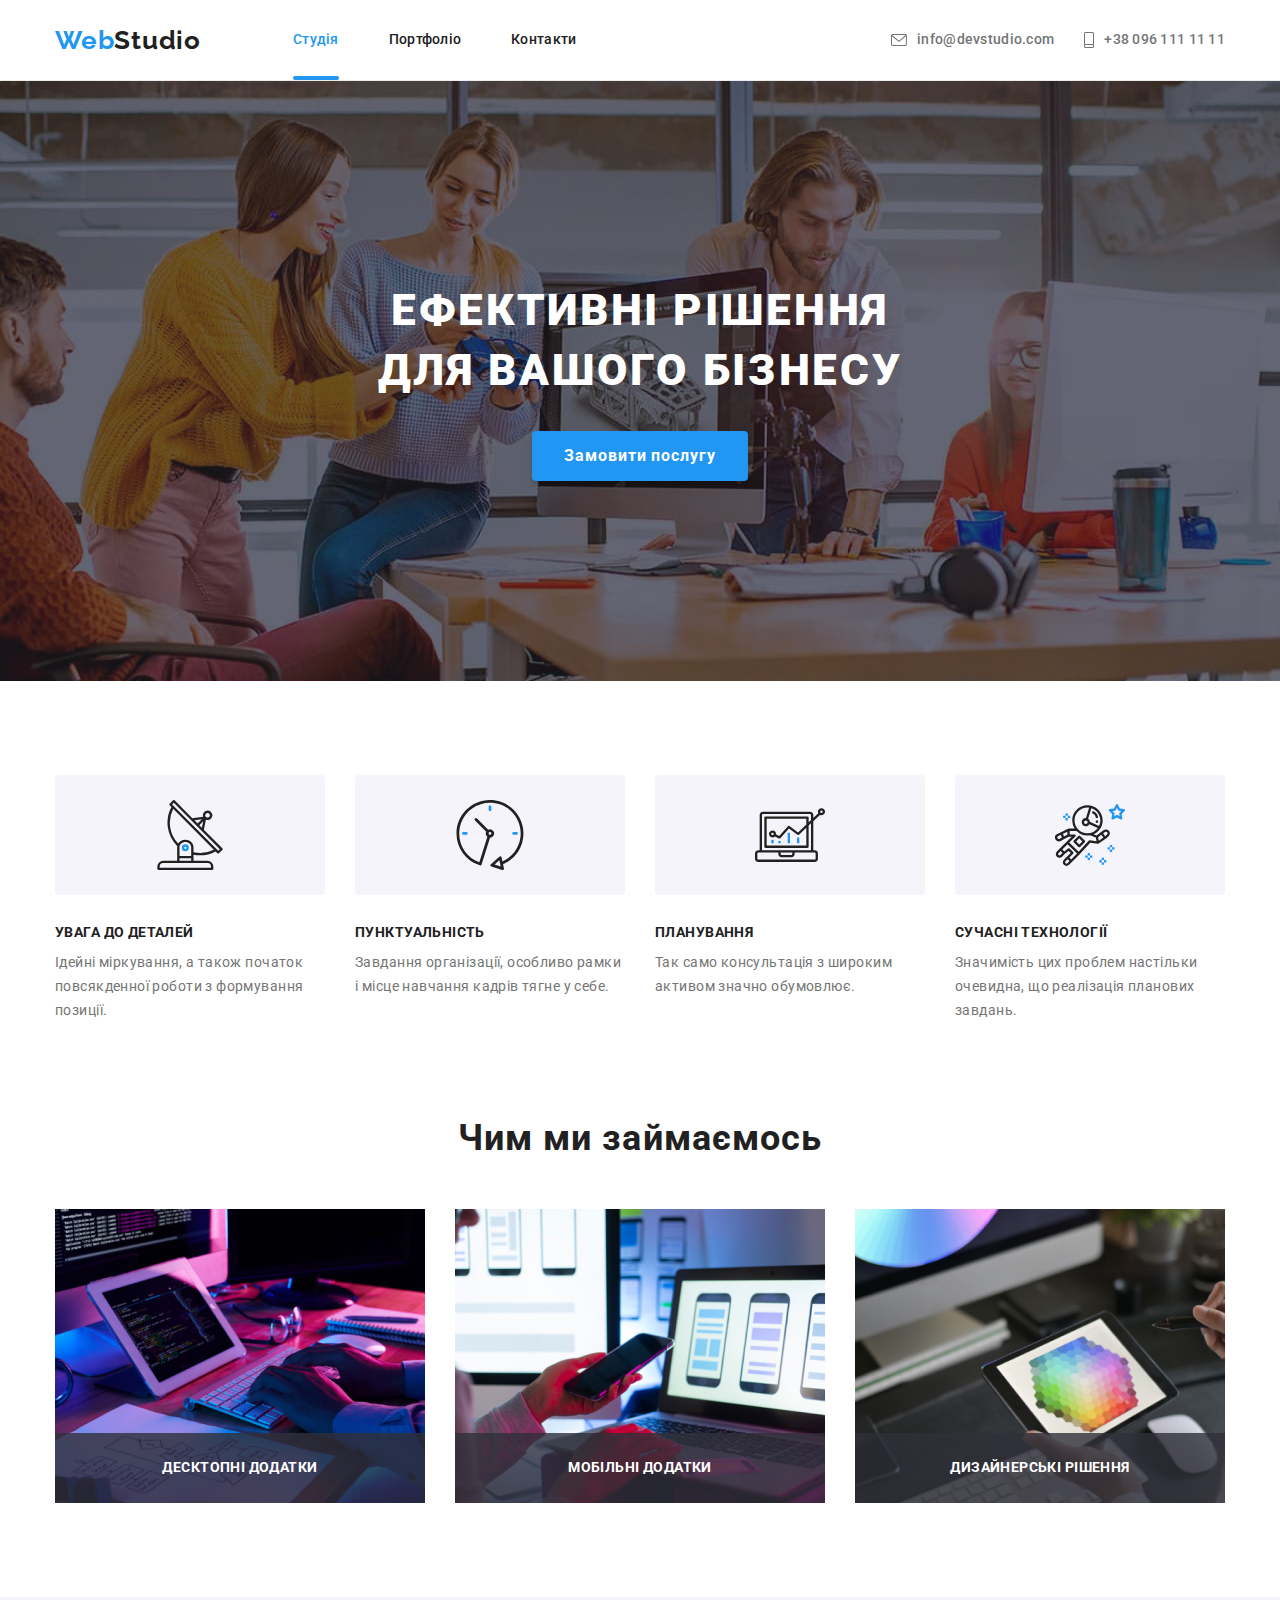
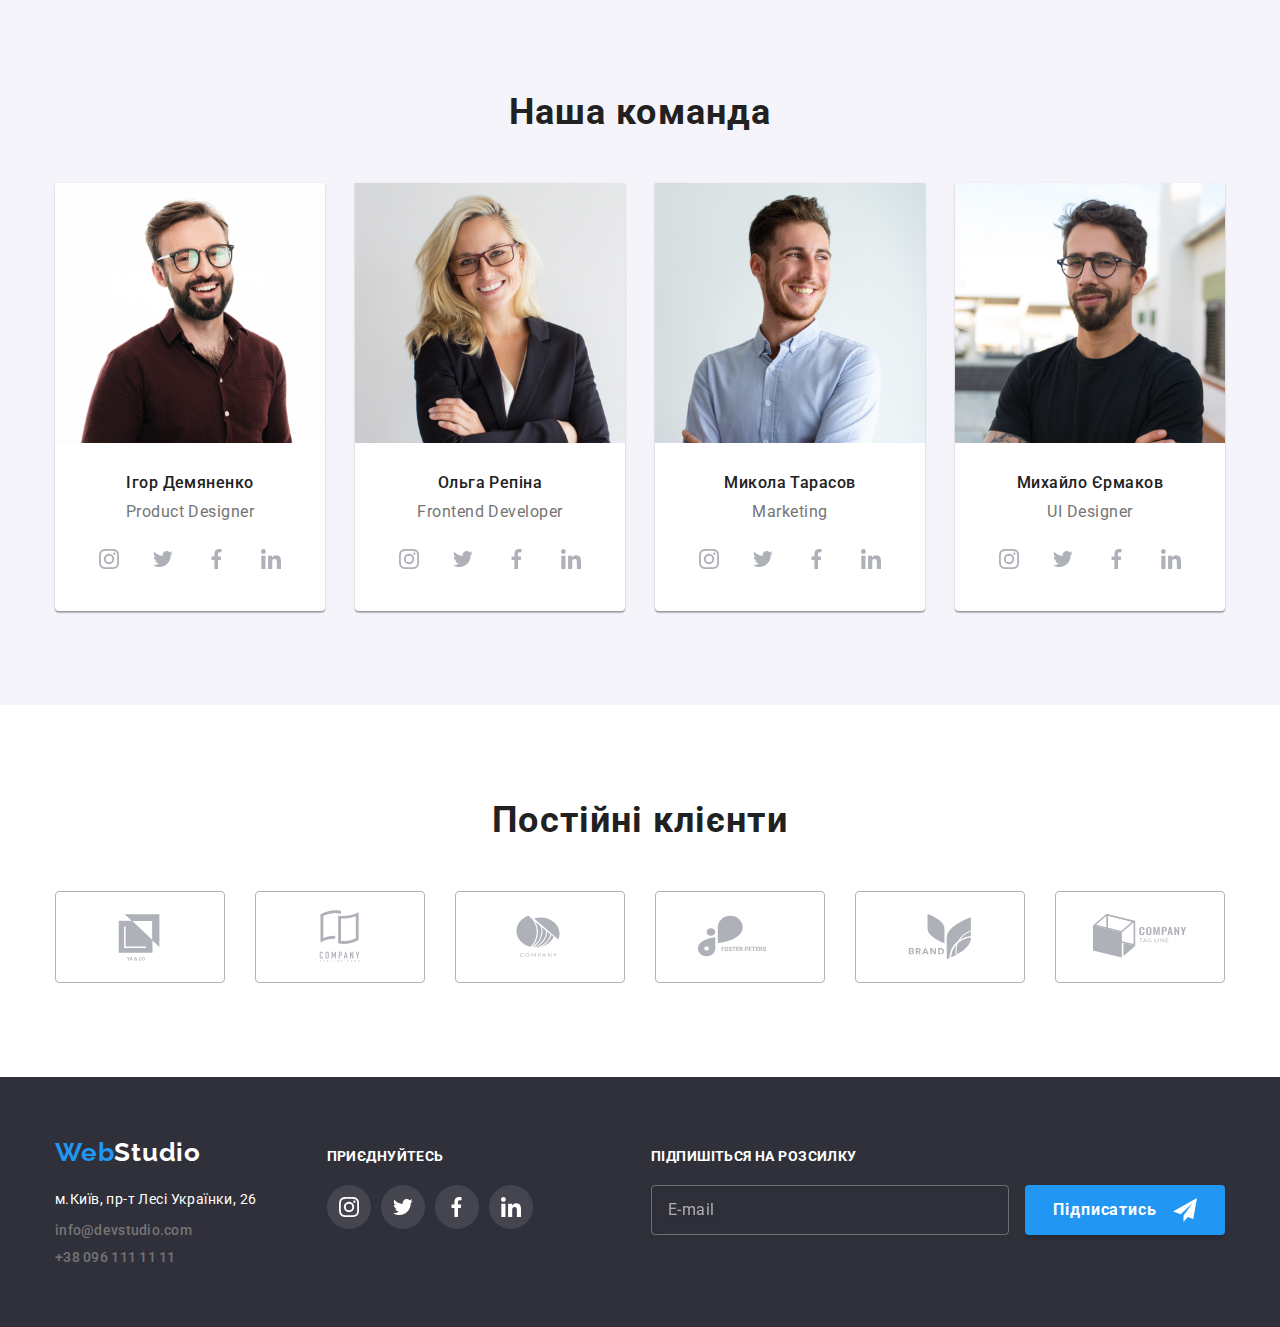
==== index.html @ db5a084f "Initial commit" ====
<!DOCTYPE html>
<html lang="uk">
  <head>
    <meta charset="UTF-8" />
    <meta http-equiv="X-UA-Compatible" content="IE=edge" />
    <meta name="viewport" content="width=device-width, initial-scale=1.0" />
    <title>Студія</title>

    <link rel="preconnect" href="https://fonts.googleapis.com" />
    <link rel="preconnect" href="https://fonts.gstatic.com" crossorigin />
    <link
      href="https://fonts.googleapis.com/css2?family=Raleway:wght@700&family=Roboto:wght@400;500;700;900&display=swap"
      rel="stylesheet"
    />
    <link
      rel="stylesheet"
      href="https://cdnjs.cloudflare.com/ajax/libs/modern-normalize/1.1.0/modern-normalize.min.css"
    />
    <link rel="stylesheet" href="./css/styles.css" />
  </head>

  <body>
    <header class="header">
      <!--Навігація сайту-->
      <div class="container header-container">
        <nav class="main-nav">
          <a href="./index.html" class="logo"> Web<span class="logo-header">Studio</span> </a>
          <ul class="site-nav">
            <li class="item"><a class="link current" href="./index.html">Студія</a></li>
            <li class="item"><a class="link" href="./portfolio.html">Портфоліо</a></li>
            <li class="item"><a class="link" href="">Контакти</a></li>
          </ul>
        </nav>

        <ul class="auth-nav">
          <li class="item">
            <a class="contact" href="mailto:info@devstudio.com">
              <svg class="icon-header" width="16px" height="12px">
                <use href="./images/icons.svg#icon-mail"></use>
              </svg>
              info@devstudio.com
            </a>
          </li>
          <li class="item">
            <a class="contact" href="tel:+380961111111">
              <svg class="icon-header" width="10px" height="16px">
                <use href="./images/icons.svg#icon-phone"></use>
              </svg>
              +38 096 111 11 11
            </a>
          </li>
        </ul>
      </div>
    </header>

    <main>
      <!-- Герой -->
      <section class="section hero">
        <div class="container">
          <h1 class="hero-title">
            Ефективні рішення <br />
            для вашого бізнесу
          </h1>
          <button class="hero-btn" data-modal-open type="button">Замовити послугу</button>
        </div>
      </section>

      <!-- Переваги-->
      <section class="section benefits">
        <div class="container">
          <ul class="benefits-list">
            <li class="benefits-item">
              <div class="container-benefits">
                <svg class="benefits-icon" width="70" height="70">
                  <use href="./images/icons.svg#icon-antenna"></use>
                </svg>
              </div>
              <h3 class="benefits-subtitle">Увага до деталей</h3>
              <p class="benefits-text">
                Ідейні міркування, а також початок повсякденної роботи з формування позиції.
              </p>
            </li>
            <li class="benefits-item">
              <div class="container-benefits">
                <svg class="benefits-icon" width="70" height="70">
                  <use href="./images/icons.svg#icon-clock"></use>
                </svg>
              </div>
              <h3 class="benefits-subtitle">Пунктуальність</h3>
              <p class="benefits-text">
                Завдання організації, особливо рамки і місце навчання кадрів тягне у себе.
              </p>
            </li>
            <li class="benefits-item">
              <div class="container-benefits">
                <svg class="benefits-icon" width="70" height="70">
                  <use href="./images/icons.svg#icon-planning"></use>
                </svg>
              </div>
              <h3 class="benefits-subtitle">Планування</h3>
              <p class="benefits-text">Так само консультація з широким активом значно обумовлює.</p>
            </li>
            <li class="benefits-item">
              <div class="container-benefits">
                <svg class="benefits-icon" width="70" height="70">
                  <use href="./images/icons.svg#icon-astronavt"></use>
                </svg>
              </div>
              <h3 class="benefits-subtitle">Сучасні технології</h3>
              <p class="benefits-text">
                Значимість цих проблем настільки очевидна, що реалізація планових завдань.
              </p>
            </li>
          </ul>
        </div>
      </section>

      <!--Чим ми займаємось-->
      <section class="section work">
        <div class="container">
          <h2 class="work-title">Чим ми займаємось</h2>
          <ul class="work-list">
            <li class="work-item">
              <div class="work-box">
                <img
                  class="work-img"
                  src="./images/photo-1.jpg"
                  alt="Створення сайту"
                  width="370"
                />
                <p class="work-label">Десктопні додатки</p>
              </div>
            </li>
            <li class="work-item">
              <div class="work-box">
                <img
                  class="work-img"
                  src="./images/photo-2.jpg"
                  alt="Розробка дизайну"
                  width="370"
                />
                <p class="work-label">Мобільні додатки</p>
              </div>
            </li>
            <li class="work-item">
              <div class="work-box">
                <img
                  class="work-img"
                  src="./images/photo-3.jpg"
                  alt="Графічне оформлення"
                  width="370"
                />
                <p class="work-label">Дизайнерські рішення</p>
              </div>
            </li>
          </ul>
        </div>
      </section>

      <!--Команда-->
      <section class="section team">
        <div class="container">
          <h2 class="team-title">Наша команда</h2>
          <ul class="team-list">
            <li class="team-item">
              <img
                class="team-foto"
                src="./images/face-igor.jpg"
                alt="Фото Ігора Демяненка"
                width="270"
              />
              <div class="team-wrap">
                <h3 class="team-name">Ігор Демяненко</h3>
                <p class="team-position">Product Designer</p>
                <ul class="team-socials-list">
                  <li class="team-socials-item">
                    <a class="team-socials-link" href="">
                      <svg class="socials-icon" width="20px" height="20px">
                        <use href="./images/icons.svg#icon-instagram"></use>
                      </svg>
                    </a>
                  </li>
                  <li class="team-socials-item">
                    <a class="team-socials-link" href="">
                      <svg class="socials-icon" width="20px" height="20px">
                        <use href="./images/icons.svg#icon-twitter"></use>
                      </svg>
                    </a>
                  </li>
                  <li class="team-socials-item">
                    <a class="team-socials-link" href="">
                      <svg class="socials-icon" width="20px" height="20px">
                        <use href="./images/icons.svg#icon-facebook"></use>
                      </svg>
                    </a>
                  </li>
                  <li class="team-socials-item">
                    <a class="team-socials-link" href="">
                      <svg class="socials-icon" width="20px" height="20px">
                        <use href="./images/icons.svg#icon-linkedin"></use>
                      </svg>
                    </a>
                  </li>
                </ul>
              </div>
            </li>
            <li class="team-item">
              <img
                class="team-foto"
                src="./images/face-olga.jpg"
                alt="Фото Ольги Репіної"
                width="270"
              />
              <div class="team-wrap">
                <h3 class="team-name">Ольга Репіна</h3>
                <p class="team-position">Frontend Developer</p>
                <ul class="team-socials-list">
                  <li class="team-socials-item">
                    <a class="team-socials-link" href="">
                      <svg class="socials-icon" width="20px" height="20px">
                        <use href="./images/icons.svg#icon-instagram"></use>
                      </svg>
                    </a>
                  </li>
                  <li class="team-socials-item">
                    <a class="team-socials-link" href="">
                      <svg class="socials-icon" width="20px" height="20px">
                        <use href="./images/icons.svg#icon-twitter"></use>
                      </svg>
                    </a>
                  </li>
                  <li class="team-socials-item">
                    <a class="team-socials-link" href="">
                      <svg class="socials-icon" width="20px" height="20px">
                        <use href="./images/icons.svg#icon-facebook"></use>
                      </svg>
                    </a>
                  </li>
                  <li class="team-socials-item">
                    <a class="team-socials-link" href="">
                      <svg class="socials-icon" width="20px" height="20px">
                        <use href="./images/icons.svg#icon-linkedin"></use>
                      </svg>
                    </a>
                  </li>
                </ul>
              </div>
            </li>
            <li class="team-item">
              <img
                class="team-foto"
                src="./images/face-mykola.jpg"
                alt="Фото Миколи Тарасова"
                width="270"
              />
              <div class="team-wrap">
                <h3 class="team-name">Микола Тарасов</h3>
                <p class="team-position">Marketing</p>
                <ul class="team-socials-list">
                  <li class="team-socials-item">
                    <a class="team-socials-link" href="">
                      <svg class="socials-icon" width="20px" height="20px">
                        <use href="./images/icons.svg#icon-instagram"></use>
                      </svg>
                    </a>
                  </li>
                  <li class="team-socials-item">
                    <a class="team-socials-link" href="">
                      <svg class="socials-icon" width="20px" height="20px">
                        <use href="./images/icons.svg#icon-twitter"></use>
                      </svg>
                    </a>
                  </li>
                  <li class="team-socials-item">
                    <a class="team-socials-link" href="">
                      <svg class="socials-icon" width="20px" height="20px">
                        <use href="./images/icons.svg#icon-facebook"></use>
                      </svg>
                    </a>
                  </li>
                  <li class="team-socials-item">
                    <a class="team-socials-link" href="">
                      <svg class="socials-icon" width="20px" height="20px">
                        <use href="./images/icons.svg#icon-linkedin"></use>
                      </svg>
                    </a>
                  </li>
                </ul>
              </div>
            </li>
            <li class="team-item">
              <img
                class="team-foto"
                src="./images/face-mike.jpg"
                alt="Фото Михайла Єрмакова"
                width="270"
              />
              <div class="team-wrap">
                <h3 class="team-name">Михайло Єрмаков</h3>
                <p class="team-position">UI Designer</p>
                <ul class="team-socials-list">
                  <li class="team-socials-item">
                    <a class="team-socials-link" href="">
                      <svg class="socials-icon" width="20px" height="20px">
                        <use href="./images/icons.svg#icon-instagram"></use>
                      </svg>
                    </a>
                  </li>
                  <li class="team-socials-item">
                    <a class="team-socials-link" href="">
                      <svg class="socials-icon" width="20px" height="20px">
                        <use href="./images/icons.svg#icon-twitter"></use>
                      </svg>
                    </a>
                  </li>
                  <li class="team-socials-item">
                    <a class="team-socials-link" href="">
                      <svg class="socials-icon" width="20px" height="20px">
                        <use href="./images/icons.svg#icon-facebook"></use>
                      </svg>
                    </a>
                  </li>
                  <li class="team-socials-item">
                    <a class="team-socials-link" href="">
                      <svg class="socials-icon" width="20px" height="20px">
                        <use href="./images/icons.svg#icon-linkedin"></use>
                      </svg>
                    </a>
                  </li>
                </ul>
              </div>
            </li>
          </ul>
        </div>
      </section>

      <!-- Постійні клієнти -->
      <section class="section clients">
        <div class="container">
          <h2 class="clients-title">Постійні клієнти</h2>
          <ul class="clients-list">
            <li class="clients-item">
              <a class="clients-link" href="#">
                <svg class="clients-icon" width="106" height="60">
                  <use href="./images/icons.svg#icon-client1"></use>
                </svg>
              </a>
            </li>
            <li class="clients-item">
              <a class="clients-link" href="#">
                <svg class="clients-icon" width="106" height="60">
                  <use href="./images/icons.svg#icon-client2"></use>
                </svg>
              </a>
            </li>
            <li class="clients-item">
              <a class="clients-link" href="#">
                <svg class="clients-icon" width="106" height="60">
                  <use href="./images/icons.svg#icon-client3"></use>
                </svg>
              </a>
            </li>
            <li class="clients-item">
              <a class="clients-link" href="#">
                <svg class="clients-icon" width="106" height="60">
                  <use href="./images/icons.svg#icon-client4"></use>
                </svg>
              </a>
            </li>
            <li class="clients-item">
              <a class="clients-link" href="#">
                <svg class="clients-icon" width="106" height="60">
                  <use href="./images/icons.svg#icon-client5"></use>
                </svg>
              </a>
            </li>
            <li class="clients-item">
              <a class="clients-link" href="#">
                <svg class="clients-icon" width="106" height="60">
                  <use href="./images/icons.svg#icon-client6"></use>
                </svg>
              </a>
            </li>
          </ul>
        </div>
      </section>
    </main>

    <!-- Футер -->
    <footer class="footer">
      <div class="container footer-container">
        <div class="footer-info">
          <a class="logo" href="./index.html"> Web<span class="accent-footer">Studio</span> </a>
          <address class="address">м.Київ, пр-т Лесі Українки, 26</address>
          <ul class="footer-link">
            <li class="footer-item">
              <a class="contact" href="mailto:info@devstudio.com">info@devstudio.com</a>
            </li>
            <li class="footer-item">
              <a class="contact" href="tel:+380961111111">+38 096 111 11 11</a>
            </li>
          </ul>
        </div>
        <div class="join-container">
          <span class="footer-join">Приєднуйтесь</span>
          <ul class="footer-socials-list">
            <li class="footer-socials-item">
              <a class="footer-socials-link" href="">
                <svg class="footer-socials-icon" width="20px" height="20px">
                  <use href="./images/icons.svg#icon-instagram"></use>
                </svg>
              </a>
            </li>
            <li class="footer-socials-item">
              <a class="footer-socials-link" href="">
                <svg class="footer-socials-icon" width="20px" height="20px">
                  <use href="./images/icons.svg#icon-twitter"></use>
                </svg>
              </a>
            </li>
            <li class="footer-socials-item">
              <a class="footer-socials-link" href="">
                <svg class="footer-socials-icon" width="20px" height="20px">
                  <use href="./images/icons.svg#icon-facebook"></use>
                </svg>
              </a>
            </li>
            <li class="footer-socials-item">
              <a class="footer-socials-link" href="">
                <svg class="footer-socials-icon" width="20px" height="20px">
                  <use href="./images/icons.svg#icon-linkedin"></use>
                </svg>
              </a>
            </li>
          </ul>
        </div>
        <div class="subscribe-container">
          <strong class="footer-subscribe">Підпишіться на розсилку</strong>
          <form class="subscribe-form" name="subscribe">
            <input class="subscribe-input" type="email" name="email" placeholder="E-mail" />
            <button class="subscribe-btn" type="submit">
              Підписатись
              <svg class="subscribe-icon" width="24" height="24">
                <use href="./images/icons.svg#icon-send"></use>
              </svg>
            </button>
          </form>
        </div>
      </div>
    </footer>

    <!-- Модальне вікно -->
    <div class="backdrop is-hidden" data-modal>
      <div class="modal">
        <button class="btn-close" data-modal-close type="button">
          <svg class="modal-close-icon" width="18" height="18">
            <use href="./images/icons.svg#icon-close"></use>
          </svg>
        </button>

        <!-- Інтерфейс модального вікна -->
        <p class="form-title">Залишіть свої дані, ми Вам зателефонуємо</p>
        <form action="#">
          <div class="form-field">
            <label for="username" class="form-field-title">Ім'я</label>
            <div class="form-wrap">
              <input class="form-input" type="text" name="name" id="username" />
              <svg class="form-icon" width="18" height="18">
                <use href="./images/icons.svg#icon-avatar"></use>
              </svg>
            </div>
          </div>

          <div class="form-field">
            <label for="usertel" class="form-field-title">Телефон</label>
            <div class="form-wrap">
              <input class="form-input" type="tel" name="tel" id="usertel" required />
              <svg class="form-icon" width="18" height="18">
                <use href="./images/icons.svg#icon-phone-call"></use>
              </svg>
            </div>
          </div>

          <div class="form-field">
            <label for="usermail" class="form-field-title">Пошта</label>
            <div class="form-wrap">
              <input class="form-input" type="email" name="mail" id="usermail" />
              <svg class="form-icon" width="18" height="18">
                <use href="./images/icons.svg#icon-email-send"></use>
              </svg>
            </div>
          </div>

          <label class="form-feedback">
            <span class="form-field-title">Коментар</span>
            <textarea class="form-textarea" name="comment" placeholder="Введіть текст"></textarea>
          </label>

          <label class="form-agree">
            <input class="form-agree-checkbox" type="checkbox" name="policy" value="policy" />
            Погоджуюсь на розсилку і приймаю
            <a class="form-agree-link" href="#">Умови Договору</a>
            <svg class="form-icon-checkbox" width="16" height="15">
              <use href="./images/icons.svg#icon-checkfield"></use>
            </svg>
            <svg class="form-icon-check" width="16" height="15">
              <use href="./images/icons.svg#icon-check"></use>
            </svg>
          </label>

          <button class="form-send-btn" type="submit">Надіслати</button>
        </form>
      </div>
    </div>

    <script src="./js/modal.js"></script>
  </body>
</html>
---- css/styles.css ----
:root {
  /*основний колір*/
  --primary-text-color: #757575;
  /*колір hover, focus, overlay*/
  --accent-color: #2196F3;
  /*колір заголовків*/
  --title-text-color: #212121;
  --white-color: #FFFFFF;
  --baner-color: #2F303A;
  --button-color: #F5F4FA;
  --icon-color:#AFB1B8;
  --bg-color-icon:#FFFFFF1A;
  --border-color:#EEEEEE;
  --animation:250ms cubic-bezier(0.4, 0, 0.2, 1);
}

body {
  color: var(--primary-text-color);
  font-family: 'Roboto', sans-serif;
}

/* Утиліти */
li {
  list-style-type: none;
  /*Видалено маркери списку*/
}

*,
*::before,
*::after {
  box-sizing: border-box;
}

.container {
  width: 1200px;
  margin-left: auto;
  margin-right: auto;
  padding-left: 15px;
  padding-right: 15px; 
}

h1,
h2,
h3,
h4,
h5,
p,
ul {
  margin-top: 0;
  margin-bottom: 0;
  padding: 0;
}

.section {
  padding-top: 94px;
  padding-bottom: 94px;
}

/*Header Logo*/

.header {
  border-bottom: 1px solid #ECECEC;

  background-color: var(--white-color);
}

.header-container {
  display: flex;
  align-content: center;
}

.main-nav {
  display: flex;
  align-items: center;
}

.logo {
  width: 145px;

  color: var(--accent-color);

  font-family: 'Raleway';
  font-weight: 700;
  font-size: 26px;
  line-height: 1.19;
  letter-spacing: 0.03em;
  text-decoration: none;
}

.logo-header {
  color: var(--title-text-color);
}

.accent-footer {
  color: var(--white-color);
}

/*Header Nav*/

.site-nav {
  display: flex;
  margin-left: 93px;
}

.site-nav .link {
  position: relative;
  display: block;
  padding-top: 32px;
  padding-bottom: 32px;
    
  color: var(--title-text-color);

  transition: color var(--animatiom);

  font-weight: 500;
  font-size: 14px;
  line-height: 1.14;
  letter-spacing: 0.02em;
  text-decoration: none;
}

.site-nav .link:hover {
  color: var(--accent-color);
}

.site-nav .link:focus {
  color: var(--accent-color);
}

.site-nav .link.current {
  color: var(--accent-color);
}

.site-nav .item:not(:last-child) {
  margin-right: 50px;
}

.site-nav .link.current::after {
  content: '';
  position: absolute;
  display: block;
  left: 0;
  bottom: 0;
    
  width: 100%;
  height: 4px;

  background-color: var(--accent-color);

  border-radius: 2px;
}

.auth-nav {
  display: flex;
  margin-left: auto;
  align-items: center;
  justify-content: center;
}

.auth-nav .contact {
  display: inline-flex;
  padding-top: 32px;
  padding-bottom: 32px;
  align-items: center;
  
  color: inherit;

  transition: color var(--animation);
  
  font-weight: 500;
  font-size: 14px;
  line-height: 1.14;
  letter-spacing: 0.02em;
  text-decoration: none;
  }

.icon-header {
  display: inline-block;
  margin-right: 10px;
  fill: currentColor;  
}

.auth-nav .contact:hover {
  color: var(--accent-color);
}

.auth-nav .contact:focus {
  color: var(--accent-color);
}

.auth-nav .item:not(:last-child) {
  margin-right: 30px;
}

/*Footer*/
.footer {
  padding-top: 60px;
  padding-bottom: 60px;
  background-color: var(--baner-color);
}

.address {
  margin-top: 20px;

  color: var(--white-color);

  font-style: normal;
  font-size: 14px;
  line-height: 1.71;
  letter-spacing: 0.03em;
}

.footer-link {
  margin-top: 9px;
}

.footer-link .contact {
  transition: color var (--animation);

  color: var(--primary-text-color);

  font-weight: 500;
  font-size: 14px;
  line-height: 1.14;
  letter-spacing: 0.02em;
  text-decoration: none;
}

.footer-link .contact:hover {
  color: var(--accent-color);
}

.footer-link .contact:focus {
  color: var(--accent-color);
}

.footer-item:not(:first-child) {
  margin-top: 9px;
}

.footer-container {
  display: flex;
  align-items: baseline;
}

.join-container {
  display: flex;
  flex-direction: column;
  margin-left: 70px;  
}

.footer-join {
  margin-bottom: 20px;

  color: var(--white-color);

  font-family: 'Roboto';
  font-weight: 700;
  font-size: 14px;
  line-height: 1.14;
  letter-spacing: 0.03em;
  text-transform: uppercase;
}

.footer-socials-list {
  display: flex;
  gap: 10px;
}

.footer-socials-link {
  display: flex;
  align-items: center;
  justify-content: center;
  border-radius: 50%;

  width: 44px;
  height: 44px;

  background-color: var(--bg-color-icon);

  transition: background-color var(--animation);
}

.footer-socials-link:hover {
  background-color: var(--accent-color);
}

.footer-socials-link:focus {
  background-color: var(--accent-color);
}

.footer-socials-icon {
  fill: var(--white-color);
}

.subscribe-container {
  margin-left: auto;
} 

.footer-subscribe {
  display: block;
  margin-bottom: 20px;
  
  font-size: 14px;
  line-height: 1.14;
  letter-spacing: 0.03em;
  text-transform: uppercase;

  color: var(--white-color);
}

.subscribe-input {
  width: 358px;
  padding-left: 16px;
  padding-top: 14px;
  padding-bottom: 14px;

  background-color: inherit;
  color: rgba(255, 255, 255, 0.6);

  font-weight: 400;
  line-height: 1.25;
  letter-spacing: 0.03em;

  border: 1px solid rgba(255, 255, 255, 0.3);
  filter: drop-shadow(0px 4px 4px rgba(0, 0, 0, 0.15));
  border-radius: 4px;
}

.subscribe-input:focus {
  outline: none;
}

.subscribe-input::placeholder {
  font-weight: 400;
  line-height: 1.25;
  letter-spacing: 0.03em;

  color: inherit
}

.subscribe-btn {
  display: inline-flex;
  align-items: center;
  justify-content: center;

  min-width: 200px;
  padding: 10px 2px;
  margin-left: 12px;

  color: var(--white-color);
  background-color: var(--accent-color);

  font-weight: 700;
  line-height: 1.88;
  letter-spacing: 0.06em;

  box-shadow: 0px 4px 4px rgba(0, 0, 0, 0.15);
  border-radius: 4px;
  border: none;

  cursor: pointer;
}

.subscribe-icon {
  fill: var(--white-color);
  margin-left: 16px;
}

                    /*Main Studio*/

/*Hero*/
.hero {
  padding-top: 200px;
  padding-bottom: 200px;
  margin-left: auto;
  margin-right: auto;
  max-width: 1600px;
  
  background-color: var(--baner-color);
  background-image: linear-gradient(to right,
       rgba(47, 48, 58, 0.4),
       rgba(47, 48, 58, 0.4)),
       url(../images/banner.jpg);      
  background-repeat: no-repeat;
  background-position: center;
  background-size: cover;

  text-align: center;  
}

.hero-title {
  margin-bottom: 30px;

  color: var(--white-color);

  font-weight: 900;
  font-size: 44px;
  line-height: 1.36;
  letter-spacing: 0.06em;
  text-transform: uppercase;
}

.hero-btn {
  min-width: 200px;
  padding-top: 10px;
  padding-left: 32px;
  padding-right: 32px;
  padding-bottom: 10px;
  border-radius: 4px;
  border: none;

  background-color: var(--accent-color);
  color: var(--white-color);

  font-family: inherit;
  font-weight: 700;
  font-size: 16px;
  line-height: 1.88;
  letter-spacing: 0.06em;
  cursor: pointer;

  box-shadow: 0px 4px 4px rgba(0, 0, 0, 0.15);
}

/*Benefits*/

.benefits {
  padding-bottom: 47px;
}

.container-benefits {
  display: flex;
  align-items: center;
  justify-content: center;
  margin-bottom: 30px;

  min-height: 120px;

  border-radius: 4px;
  border: transparent;

  background-color: var(--button-color);
}

.benefits-icon {
  width: 70px;
  height: 70px;

  color: var(--title-text-color);
}

.benefits-list {
  display: flex;
  flex-wrap: wrap;  
}

.benefits-item {
  width: 270px;
  margin-right: 30px;
}

.benefits-item:last-child {
  margin-right: 0;
}

.benefits-subtitle {
  margin-bottom: 10px;

  color: var(--title-text-color);

  font-weight: 700;
  font-size: 14px;
  line-height: 1.14;
  letter-spacing: 0.03em;
  text-transform: uppercase;
}

.benefits-text {
  font-size: 14px;
  line-height: 1.71;
  letter-spacing: 0.03em;
}

/*Works*/
.work {
  padding-top: 47px;
}

.work-title {
  margin-bottom: 50px;

  color: var(--title-text-color);

  font-weight: 700;
  font-size: 36px;
  line-height: 1.17;
  text-align: center;
  letter-spacing: 0.03em;
}

.work-list {
  display: flex;
  gap: 30px;
}

.work-item {
  width: 370px;
}

.work-box {
  position: relative;
}

.work-img {
  vertical-align: top;
}

.work-label {
  position: absolute;
  right: 0;
  left: 0;
  bottom: 0;
  padding: 27px 0;

  color: var(--white-color);
  background-color: #2F303ACC;

  font-weight: 700;
  font-size: 14px;
  line-height: 1.14;
  text-align: center;
  letter-spacing: 0.03em;
  text-transform: uppercase;
}

/*Team*/
.team {
  background-color: var(--button-color);
}

.team-title {
  margin-bottom: 50px;

  color: var(--title-text-color);

  font-weight: 700;
  font-size: 36px;
  line-height: 1.17;
  text-align: center;
  letter-spacing: 0.03em;
}

.team-list {
  display: flex;
}

.team-item {
  width: 270px;

  background-color: var(--white-color);

  box-shadow: 0px 1px 3px rgba(0, 0, 0, 0.12), 0px 1px 1px rgba(0, 0, 0, 0.14), 0px 2px 1px rgba(0, 0, 0, 0.2);
  border-radius: 0px 0px 4px 4px;
}

.team-item:not(:last-child) {
  margin-right: 30px;
}

.team-foto {
  display: block;
}

.team-wrap {
  padding-top:30px;
  padding-bottom: 30px;
}

.team-name {
  margin-bottom: 10px;

  color: var(--title-text-color);

  font-weight: 500;
  font-size: 16px;
  line-height: 1.19;
  letter-spacing: 0.03em;
  text-align: center;
}

.team-position {
  margin-bottom: 16px;

  font-size: 16px;
  line-height: 1.19;
  letter-spacing: 0.03em;
  text-align: center;
}

.team-socials-list {
  display: flex;
  gap: 10px;
  align-items: center;
  justify-content: center;
}

.team-socials-link {
  display: flex;
  align-items: center;
  justify-content: center;
  border-radius: 50%;
    
  width: 44px;
  height: 44px;

  transition: background-color var(--animation); 
}

.socials-icon {
  fill:var(--icon-color);
  transition: fill var(--animation);
}

.team-socials-link:hover .socials-icon {
  fill: var(--white-color);
}

.team-socials-link:focus .socials-icon {
  fill: var(--white-color);
}

.team-socials-link:hover {
  background-color: var(--accent-color);
}

.team-socials-link:focus {
  background-color: var(--accent-color);
}

/* Clients */
.clients-title {
  margin-bottom: 50px;
  
  color: var(--title-text-color);

  font-weight: 700;
  font-size: 36px;
  line-height: 1.17;
  text-align: center;
  letter-spacing: 0.03em;
}

.clients-list {
  display: flex;
  gap: 30px;
}

.clients-link {
  display: flex;
  align-items: center;
  justify-content: center;

  color: var(--icon-color);

  width: 170px;
  height: 92px; 
 
  border: 1px solid var(--icon-color);
  border-radius: 4px;  

  transition: border-color var(--animation);
  
  text-decoration: none;
}

.clients-icon {
  fill: currentColor;
  transition: fill var(--animation);
}

.clients-link:hover .clients-icon {
  fill: var(--accent-color);
}

.clients-link:focus .clients-icon {
  fill: var(--accent-color);
}

.clients-link:hover {
  border-color: var(--accent-color);
}

.clients-link:focus {
  border-color: var(--accent-color);
}

/*Portfolio*/
.option-list {
  display: flex;
  margin-bottom: 50px;
  justify-content: center;
}

.option-item:not(:last-child) {
  margin-right: 8px;
}

.option-btn {
  padding-top: 6px;
  padding-left: 22px;
  padding-right: 22px;
  padding-bottom: 6px;
  border-radius: 4px;
  border-color: transparent;

  background-color: var(--button-color);
  color: var(--title-text-color);

  transition: color var(--animation), background-color var(--animation);

  font-family: inherit;
  font-weight: 500;
  font-size: 16px;
  line-height: 1.62;
  letter-spacing: 0.03em;
  cursor: pointer;
}

.active {
  background-color: var(--accent-color);
  color: var(--white-color);
}

.option-btn:hover {
  background-color: var(--accent-color);
  color: var(--white-color);
}

.portfolio {
  display: flex;
  flex-wrap: wrap;
  margin-left: -30px;
  margin-top: -30px;
}

.portfolio-item {
  flex-basis: calc(100% / 3 - 60px);
  margin-left: 30px;
  margin-top: 30px;
}

.portfolio-link {
  display: block;
  text-decoration: none;  

  transition: box-shadow var(--animation));
}

.portfolio-link:hover {
  box-shadow: 0px 1px 1px rgba(0, 0, 0, 0.12), 0px 4px 4px rgba(0, 0, 0, 0.06), 1px 4px 6px rgba(0, 0, 0, 0.16);
}

.portfolio-link:focus {
  box-shadow: 0px 1px 1px rgba(0, 0, 0, 0.12), 0px 4px 4px rgba(0, 0, 0, 0.06), 1px 4px 6px rgba(0, 0, 0, 0.16);
}

.portfolio-img {
  display: block;  
}

.portfolio-box {
  position: relative;
  overflow: hidden;
}

.portfolio-overlay {
  position: absolute;
  bottom: 0;
  left: 0;
  transform: translateY(100%);
  transition: transform var(--animation);

  padding: 63px 24px;

  color: var(--white-color);
  background-color:#2196F3E5;
  
  font-weight: 400;
  font-size: 18px;
  line-height: 1.56;    
  letter-spacing: 0.03em;
}

.portfolio-link:hover .portfolio-overlay {
  transform: translateY(0%);
}

.portfolio-wrap {
  padding:20px 24px;
  border: 1px solid #EEEEEE;
  border-top: none;
  }

.portfolio-title {
  margin-bottom: 4px;

  color: var(--title-text-color);

  font-weight: 700;
  font-size: 18px;
  line-height: 2;
  letter-spacing: 0.06em;
}

.portfolio-text {
  color: var(--primary-text-color);

  font-size: 16px;
  line-height: 1.88;
  letter-spacing: 0.03em;
}

/* Modal-Feedback */
.backdrop {
  position: fixed;
  left: 0;
  top: 0;
  width: 100%;
  height: 100%;
  background-color: rgba(0, 0, 0, 0.2);
  
  opacity: 1;
  transition: opacity var(--animation);
}

.backdrop.is-hidden {
  opacity: 0;
  visibility: hidden;
  pointer-events: none;  
}

.backdrop.is-hidden .modal {
  transform: translate(-50%, -50%) scale(1.2);
  opacity: 0;
}

.modal {
  position: absolute;
  top: 50%;
  left: 50%;
  padding: 40px;

  width: 528px;
  min-height: 581px;
    
  opacity: 1;
  visibility: visible;
  transform: translate(-50%, -50%) scale(1);
  transition: transform var(--animation), opacity var(--animation) ;

  border-radius: 4px;

  background-color:var(--white-color) ;
  box-shadow: 0px 1px 3px rgba(0, 0, 0, 0.12), 0px 1px 1px rgba(0, 0, 0, 0.14), 0px 2px 1px rgba(0, 0, 0, 0.2);
}

.btn-close {
  position: absolute;
  right: 8px;
  top: 8px;

  width: 30px;
  height: 30px;

  display: flex;
  align-items: center;
  justify-content: center;
  transition: fill var(--animation);

  background-color: var(--white-color);
  background-size: contain;
  
  border: 1px solid #0000001A;
  border-radius: 50%;

  cursor: pointer;  
}

.btn-close:hover,
.btn-close:focus {
  fill: var(--accent-color);
}

.form-title {
  margin-bottom: 12px;
  
  color: var(--title-text-color);

  font-weight: 700;
  font-size: 20px;
  letter-spacing: 0.03em;  
  text-align: center;
}

.form-field {
  display: flex;
  flex-direction: column;
  margin: auto;
  gap: 4px;
  margin-bottom: 10px;
}

.form-field-title {
  font-size: 12px;
  line-height: 1.17;
  letter-spacing: 0.01em;
} 

.form-wrap {
  position: relative;
}

.form-input,
.form-textarea {
width: 100%;

border: 1px solid rgba(33, 33, 33, 0.2);
border-radius: 4px;
transition: border-color var(--animation);
}

.form-input {
  padding-top: 12px;
  padding-bottom: 12px;
  padding-left: 42px;
}

.form-icon {
  position: absolute;
  top: 50%;
  left: 15px;
  transform: translateY(-50%);
  
  fill:var(--title-text-color);  

  transition: fill var(--animation);
}

.form-input:focus,
.form-textarea:focus {
  border-color: var(--accent-color);
  cursor: pointer;
  outline: none;
}

.form-input:focus + .form-icon {
  fill:var(--accent-color);
}

.form-feedback {
  display: flex;
  flex-direction: column;
  margin: auto;
  gap: 4px;
}

.form-textarea {
  resize: none;                  
  height: 120px;
  padding: 12px 16px;
   
  font-size: 14px;
  letter-spacing: 0.01em;
}

.form-textarea::placeholder {
  color: rgba(117, 117, 117, 0.5);
}

.form-agree {
  position: relative;
  display: block;
  margin-top: 20px;
  margin-bottom: 30px;
    
  font-size: 14px;
  line-height: 1.71;
  letter-spacing: 0.03em;

  text-align: center;  
}

.form-agree-checkbox {
  position: absolute;
  width: 1px;
  height: 1px;
  margin: -1px;
  border: 0;
  padding: 0;
  white-space: nowrap;
  clip-path: inset(100%);
  clip: rect(0 0 0 0);
  overflow: hidden;  
}

.form-icon-checkbox {
  position: absolute;
  top: 50%;
  left: 14px;
  transform: translateY(-50%);
  
  opacity: 1;
  
  fill: var(--title-text-color);
}

.form-icon-check {
  position: absolute;
  top: 50%;
  left: 14px;
  transform: translateY(-50%);
  opacity: 0;

  fill:var(--accent-color);

  transition: opacity var(--animation);
}

.form-agree-checkbox:checked ~ .form-icon-check {
  opacity: 1;
}

.form-agree-link {
  color: var(--accent-color);
}

.form-send-btn {
  display: block;
  margin: auto;
  width: 200px;
  height: 50px;
  padding: 0;

  background-color: #188CE8;
  color:var(--white-color);
  
  font-weight: 700;
  line-height: 1.88;
  letter-spacing: 0.06em;

  box-shadow: 0px 4px 4px rgba(0, 0, 0, 0.15);
  border-radius: 4px;
  border: transparent;

  cursor: pointer;
}
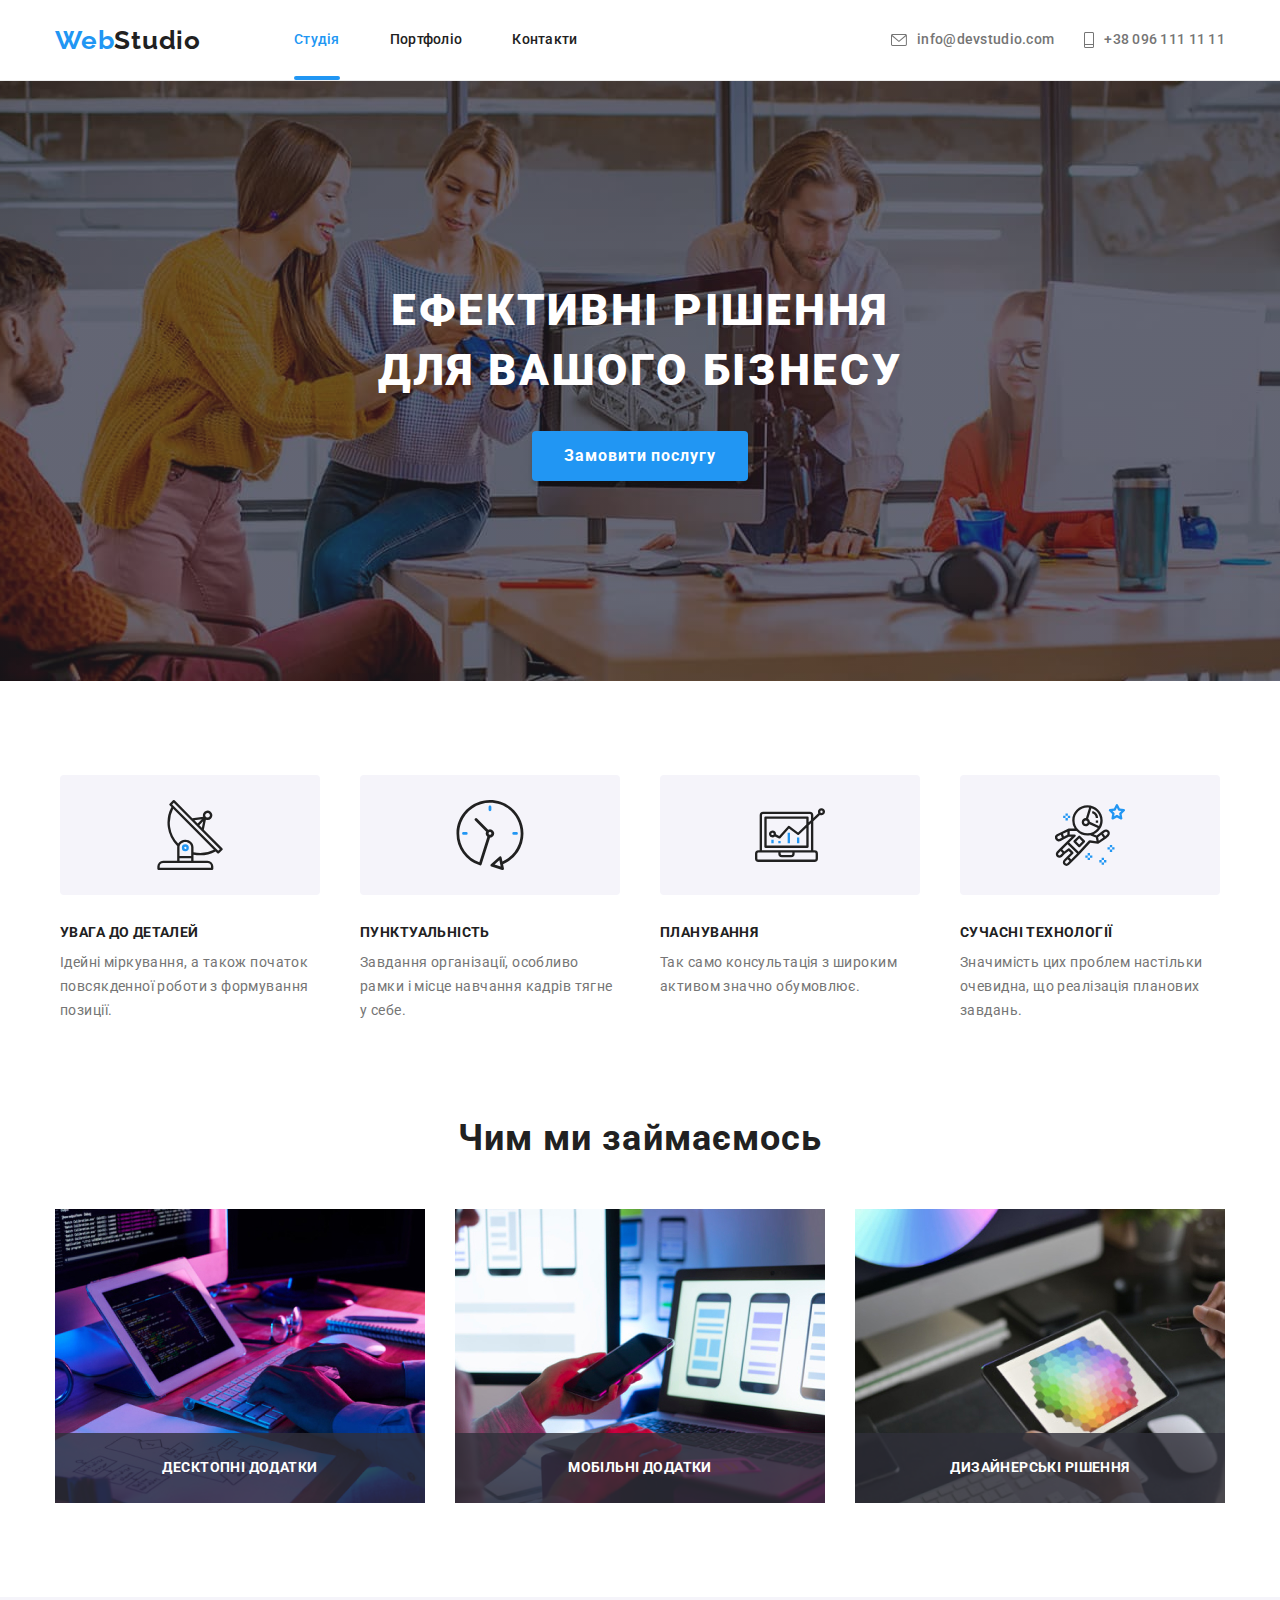
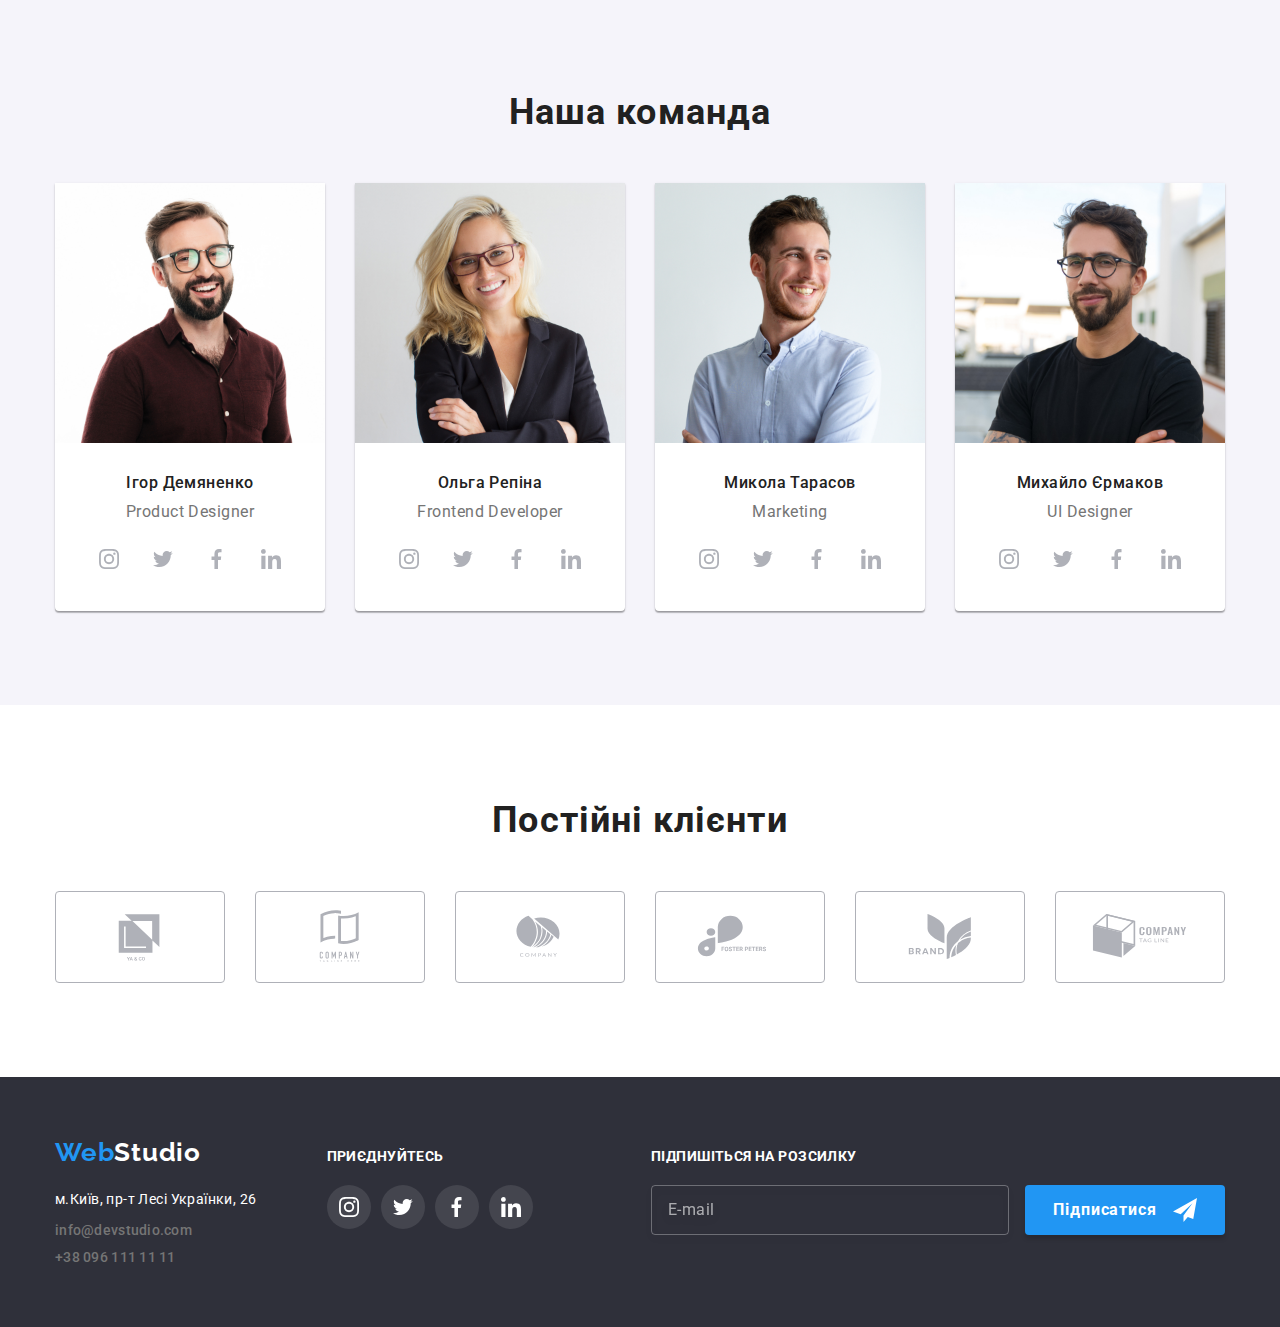
==== commit 911cce39: "Created classes to BEM" ====
--- a/index.html
+++ b/index.html
@@ -20,30 +20,36 @@
   </head>
 
   <body>
+    <!--Site navigation-->
     <header class="header">
-      <!--Навігація сайту-->
-      <div class="container header-container">
+      <div class="container header__container">
         <nav class="main-nav">
-          <a href="./index.html" class="logo"> Web<span class="logo-header">Studio</span> </a>
-          <ul class="site-nav">
-            <li class="item"><a class="link current" href="./index.html">Студія</a></li>
-            <li class="item"><a class="link" href="./portfolio.html">Портфоліо</a></li>
-            <li class="item"><a class="link" href="">Контакти</a></li>
+          <a href="./index.html" class="logo"> Web<span class="logo__text--black">Studio</span> </a>
+          <ul class="main-nav__list">
+            <li class="main-nav__item">
+              <a class="main-nav__link main-nav__link--active" href="./index.html">Студія</a>
+            </li>
+            <li class="main-nav__item">
+              <a class="main-nav__link" href="./portfolio.html">Портфоліо</a>
+            </li>
+            <li class="main-nav__item">
+              <a class="main-nav__link" href="">Контакти</a>
+            </li>
           </ul>
         </nav>
 
         <ul class="auth-nav">
-          <li class="item">
-            <a class="contact" href="mailto:info@devstudio.com">
-              <svg class="icon-header" width="16px" height="12px">
+          <li class="auth-nav__item">
+            <a class="auth-nav__link" href="mailto:info@devstudio.com">
+              <svg class="auth-nav__icon" width="16px" height="12px">
                 <use href="./images/icons.svg#icon-mail"></use>
               </svg>
               info@devstudio.com
             </a>
           </li>
-          <li class="item">
-            <a class="contact" href="tel:+380961111111">
-              <svg class="icon-header" width="10px" height="16px">
+          <li class="auth-nav__item">
+            <a class="auth-nav__link" href="tel:+380961111111">
+              <svg class="auth-nav__icon" width="10px" height="16px">
                 <use href="./images/icons.svg#icon-phone"></use>
               </svg>
               +38 096 111 11 11
@@ -54,60 +60,62 @@
     </header>
 
     <main>
-      <!-- Герой -->
+      <!-- Hero -->
       <section class="section hero">
         <div class="container">
-          <h1 class="hero-title">
+          <h1 class="hero__title">
             Ефективні рішення <br />
             для вашого бізнесу
           </h1>
-          <button class="hero-btn" data-modal-open type="button">Замовити послугу</button>
+          <button class="hero__button" data-modal-open type="button">Замовити послугу</button>
         </div>
       </section>
 
-      <!-- Переваги-->
+      <!-- Benefits-->
       <section class="section benefits">
         <div class="container">
-          <ul class="benefits-list">
-            <li class="benefits-item">
-              <div class="container-benefits">
-                <svg class="benefits-icon" width="70" height="70">
+          <ul class="benefits__list">
+            <li class="benefits__item">
+              <div class="benefits__wrap">
+                <svg class="benefits__icon" width="70" height="70">
                   <use href="./images/icons.svg#icon-antenna"></use>
                 </svg>
               </div>
-              <h3 class="benefits-subtitle">Увага до деталей</h3>
-              <p class="benefits-text">
+              <h3 class="benefits__subtitle">Увага до деталей</h3>
+              <p class="benefits__text">
                 Ідейні міркування, а також початок повсякденної роботи з формування позиції.
               </p>
             </li>
-            <li class="benefits-item">
-              <div class="container-benefits">
-                <svg class="benefits-icon" width="70" height="70">
+            <li class="benefits__item">
+              <div class="benefits__wrap">
+                <svg class="benefits__icon" width="70" height="70">
                   <use href="./images/icons.svg#icon-clock"></use>
                 </svg>
               </div>
-              <h3 class="benefits-subtitle">Пунктуальність</h3>
-              <p class="benefits-text">
+              <h3 class="benefits__subtitle">Пунктуальність</h3>
+              <p class="benefits__text">
                 Завдання організації, особливо рамки і місце навчання кадрів тягне у себе.
               </p>
             </li>
-            <li class="benefits-item">
-              <div class="container-benefits">
-                <svg class="benefits-icon" width="70" height="70">
+            <li class="benefits__item">
+              <div class="benefits__wrap">
+                <svg class="benefits__icon" width="70" height="70">
                   <use href="./images/icons.svg#icon-planning"></use>
                 </svg>
               </div>
-              <h3 class="benefits-subtitle">Планування</h3>
-              <p class="benefits-text">Так само консультація з широким активом значно обумовлює.</p>
-            </li>
-            <li class="benefits-item">
-              <div class="container-benefits">
-                <svg class="benefits-icon" width="70" height="70">
+              <h3 class="benefits__subtitle">Планування</h3>
+              <p class="benefits__text">
+                Так само консультація з широким активом значно обумовлює.
+              </p>
+            </li>
+            <li class="benefits__item">
+              <div class="benefits__wrap">
+                <svg class="benefits__icon" width="70" height="70">
                   <use href="./images/icons.svg#icon-astronavt"></use>
                 </svg>
               </div>
-              <h3 class="benefits-subtitle">Сучасні технології</h3>
-              <p class="benefits-text">
+              <h3 class="benefits__subtitle">Сучасні технології</h3>
+              <p class="benefits__text">
                 Значимість цих проблем настільки очевидна, що реалізація планових завдань.
               </p>
             </li>
@@ -115,88 +123,88 @@
         </div>
       </section>
 
-      <!--Чим ми займаємось-->
+      <!--Work-->
       <section class="section work">
         <div class="container">
-          <h2 class="work-title">Чим ми займаємось</h2>
-          <ul class="work-list">
-            <li class="work-item">
-              <div class="work-box">
+          <h2 class="work__title">Чим ми займаємось</h2>
+          <ul class="work__list">
+            <li class="work__item">
+              <div class="work__wrap">
                 <img
-                  class="work-img"
+                  class="work__img"
                   src="./images/photo-1.jpg"
                   alt="Створення сайту"
                   width="370"
                 />
-                <p class="work-label">Десктопні додатки</p>
-              </div>
-            </li>
-            <li class="work-item">
-              <div class="work-box">
+                <p class="work__text">Десктопні додатки</p>
+              </div>
+            </li>
+            <li class="work__item">
+              <div class="work__wrap">
                 <img
-                  class="work-img"
+                  class="work__img"
                   src="./images/photo-2.jpg"
                   alt="Розробка дизайну"
                   width="370"
                 />
-                <p class="work-label">Мобільні додатки</p>
-              </div>
-            </li>
-            <li class="work-item">
-              <div class="work-box">
+                <p class="work__text">Мобільні додатки</p>
+              </div>
+            </li>
+            <li class="work__item">
+              <div class="work__wrap">
                 <img
-                  class="work-img"
+                  class="work__img"
                   src="./images/photo-3.jpg"
                   alt="Графічне оформлення"
                   width="370"
                 />
-                <p class="work-label">Дизайнерські рішення</p>
+                <p class="work__text">Дизайнерські рішення</p>
               </div>
             </li>
           </ul>
         </div>
       </section>
 
-      <!--Команда-->
+      <!--Team-->
       <section class="section team">
         <div class="container">
-          <h2 class="team-title">Наша команда</h2>
-          <ul class="team-list">
-            <li class="team-item">
+          <h2 class="team__title">Наша команда</h2>
+          <ul class="team__list">
+            <li class="team__item">
               <img
-                class="team-foto"
+                class="team__img"
                 src="./images/face-igor.jpg"
                 alt="Фото Ігора Демяненка"
                 width="270"
               />
-              <div class="team-wrap">
-                <h3 class="team-name">Ігор Демяненко</h3>
-                <p class="team-position">Product Designer</p>
-                <ul class="team-socials-list">
-                  <li class="team-socials-item">
-                    <a class="team-socials-link" href="">
-                      <svg class="socials-icon" width="20px" height="20px">
+              <div class="team__wrap">
+                <h3 class="team__name">Ігор Демяненко</h3>
+                <p class="team__position">Product Designer</p>
+                <ul class="socials__list">
+                  <li class="socials__item">
+                    <a class="socials__link socials__link--team" href="">
+                      <svg class="socials__icon socials__icon--team" width="20px" height="20px">
                         <use href="./images/icons.svg#icon-instagram"></use>
                       </svg>
                     </a>
                   </li>
-                  <li class="team-socials-item">
-                    <a class="team-socials-link" href="">
-                      <svg class="socials-icon" width="20px" height="20px">
+                  <li class="socials__item">
+                    <a class="socials__link socials__link--team" href="">
+                      <svg class="socials__icon socials__icon--team" width="20px" height="20px">
                         <use href="./images/icons.svg#icon-twitter"></use>
                       </svg>
                     </a>
                   </li>
-                  <li class="team-socials-item">
-                    <a class="team-socials-link" href="">
-                      <svg class="socials-icon" width="20px" height="20px">
+                  <li class="socials__item">
+                    <a class="socials__link socials__link--team" href="">
+                      <svg class="socials__icon socials__icon--team" width="20px" height="20px">
                         <use href="./images/icons.svg#icon-facebook"></use>
                       </svg>
                     </a>
                   </li>
-                  <li class="team-socials-item">
-                    <a class="team-socials-link" href="">
-                      <svg class="socials-icon" width="20px" height="20px">
+                  <li class="socials__item">
+                    <a class="socials__link socials__link--team" href="">
+                      <svg class="socials__icon socials__icon--team" width="20px" height="20px">
                         <use href="./images/icons.svg#icon-linkedin"></use>
                       </svg>
                     </a>
@@ -204,41 +212,41 @@
                 </ul>
               </div>
             </li>
-            <li class="team-item">
+            <li class="team__item">
               <img
-                class="team-foto"
+                class="team__img"
                 src="./images/face-olga.jpg"
                 alt="Фото Ольги Репіної"
                 width="270"
               />
-              <div class="team-wrap">
-                <h3 class="team-name">Ольга Репіна</h3>
-                <p class="team-position">Frontend Developer</p>
-                <ul class="team-socials-list">
-                  <li class="team-socials-item">
-                    <a class="team-socials-link" href="">
-                      <svg class="socials-icon" width="20px" height="20px">
+              <div class="team__wrap">
+                <h3 class="team__name">Ольга Репіна</h3>
+                <p class="team__position">Frontend Developer</p>
+                <ul class="socials__list">
+                  <li class="socials__item">
+                    <a class="socials__link socials__link--team" href="">
+                      <svg class="socials__icon socials__icon--team" width="20px" height="20px">
                         <use href="./images/icons.svg#icon-instagram"></use>
                       </svg>
                     </a>
                   </li>
-                  <li class="team-socials-item">
-                    <a class="team-socials-link" href="">
-                      <svg class="socials-icon" width="20px" height="20px">
+                  <li class="socials__item">
+                    <a class="socials__link socials__link--team" href="">
+                      <svg class="socials__icon socials__icon--team" width="20px" height="20px">
                         <use href="./images/icons.svg#icon-twitter"></use>
                       </svg>
                     </a>
                   </li>
-                  <li class="team-socials-item">
-                    <a class="team-socials-link" href="">
-                      <svg class="socials-icon" width="20px" height="20px">
+                  <li class="socials__item">
+                    <a class="socials__link socials__link--team" href="">
+                      <svg class="socials__icon socials__icon--team" width="20px" height="20px">
                         <use href="./images/icons.svg#icon-facebook"></use>
                       </svg>
                     </a>
                   </li>
-                  <li class="team-socials-item">
-                    <a class="team-socials-link" href="">
-                      <svg class="socials-icon" width="20px" height="20px">
+                  <li class="socials__item">
+                    <a class="socials__link socials__link--team" href="">
+                      <svg class="socials__icon socials__icon--team" width="20px" height="20px">
                         <use href="./images/icons.svg#icon-linkedin"></use>
                       </svg>
                     </a>
@@ -246,41 +254,41 @@
                 </ul>
               </div>
             </li>
-            <li class="team-item">
+            <li class="team__item">
               <img
-                class="team-foto"
+                class="team__img"
                 src="./images/face-mykola.jpg"
                 alt="Фото Миколи Тарасова"
                 width="270"
               />
-              <div class="team-wrap">
-                <h3 class="team-name">Микола Тарасов</h3>
-                <p class="team-position">Marketing</p>
-                <ul class="team-socials-list">
-                  <li class="team-socials-item">
-                    <a class="team-socials-link" href="">
-                      <svg class="socials-icon" width="20px" height="20px">
+              <div class="team__wrap">
+                <h3 class="team__name">Микола Тарасов</h3>
+                <p class="team__position">Marketing</p>
+                <ul class="socials__list">
+                  <li class="socials__item">
+                    <a class="socials__link socials__link--team" href="">
+                      <svg class="socials__icon socials__icon--team" width="20px" height="20px">
                         <use href="./images/icons.svg#icon-instagram"></use>
                       </svg>
                     </a>
                   </li>
-                  <li class="team-socials-item">
-                    <a class="team-socials-link" href="">
-                      <svg class="socials-icon" width="20px" height="20px">
+                  <li class="socials__item">
+                    <a class="socials__link socials__link--team" href="">
+                      <svg class="socials__icon socials__icon--team" width="20px" height="20px">
                         <use href="./images/icons.svg#icon-twitter"></use>
                       </svg>
                     </a>
                   </li>
-                  <li class="team-socials-item">
-                    <a class="team-socials-link" href="">
-                      <svg class="socials-icon" width="20px" height="20px">
+                  <li class="socials__item">
+                    <a class="socials__link socials__link--team" href="">
+                      <svg class="socials__icon socials__icon--team" width="20px" height="20px">
                         <use href="./images/icons.svg#icon-facebook"></use>
                       </svg>
                     </a>
                   </li>
-                  <li class="team-socials-item">
-                    <a class="team-socials-link" href="">
-                      <svg class="socials-icon" width="20px" height="20px">
+                  <li class="socials__item">
+                    <a class="socials__link socials__link--team" href="">
+                      <svg class="socials__icon socials__icon--team" width="20px" height="20px">
                         <use href="./images/icons.svg#icon-linkedin"></use>
                       </svg>
                     </a>
@@ -288,41 +296,41 @@
                 </ul>
               </div>
             </li>
-            <li class="team-item">
+            <li class="team__item">
               <img
-                class="team-foto"
+                class="team__img"
                 src="./images/face-mike.jpg"
                 alt="Фото Михайла Єрмакова"
                 width="270"
               />
-              <div class="team-wrap">
-                <h3 class="team-name">Михайло Єрмаков</h3>
-                <p class="team-position">UI Designer</p>
-                <ul class="team-socials-list">
-                  <li class="team-socials-item">
-                    <a class="team-socials-link" href="">
-                      <svg class="socials-icon" width="20px" height="20px">
+              <div class="team__wrap">
+                <h3 class="team__name">Михайло Єрмаков</h3>
+                <p class="team__position">UI Designer</p>
+                <ul class="socials__list">
+                  <li class="socials__item">
+                    <a class="socials__link socials__link--team" href="">
+                      <svg class="socials__icon socials__icon--team" width="20px" height="20px">
                         <use href="./images/icons.svg#icon-instagram"></use>
                       </svg>
                     </a>
                   </li>
-                  <li class="team-socials-item">
-                    <a class="team-socials-link" href="">
-                      <svg class="socials-icon" width="20px" height="20px">
+                  <li class="socials__item">
+                    <a class="socials__link socials__link--team" href="">
+                      <svg class="socials__icon socials__icon--team" width="20px" height="20px">
                         <use href="./images/icons.svg#icon-twitter"></use>
                       </svg>
                     </a>
                   </li>
-                  <li class="team-socials-item">
-                    <a class="team-socials-link" href="">
-                      <svg class="socials-icon" width="20px" height="20px">
+                  <li class="socials__item">
+                    <a class="socials__link socials__link--team" href="">
+                      <svg class="socials__icon socials__icon--team" width="20px" height="20px">
                         <use href="./images/icons.svg#icon-facebook"></use>
                       </svg>
                     </a>
                   </li>
-                  <li class="team-socials-item">
-                    <a class="team-socials-link" href="">
-                      <svg class="socials-icon" width="20px" height="20px">
+                  <li class="socials__item">
+                    <a class="socials__link socials__link--team" href="">
+                      <svg class="socials__icon socials__icon--team" width="20px" height="20px">
                         <use href="./images/icons.svg#icon-linkedin"></use>
                       </svg>
                     </a>
@@ -334,49 +342,49 @@
         </div>
       </section>
 
-      <!-- Постійні клієнти -->
+      <!-- Clients -->
       <section class="section clients">
         <div class="container">
-          <h2 class="clients-title">Постійні клієнти</h2>
-          <ul class="clients-list">
-            <li class="clients-item">
-              <a class="clients-link" href="#">
-                <svg class="clients-icon" width="106" height="60">
+          <h2 class="clients__title">Постійні клієнти</h2>
+          <ul class="clients__list">
+            <li class="clients__item">
+              <a class="clients__link" href="#">
+                <svg class="clients__icon" width="106" height="60">
                   <use href="./images/icons.svg#icon-client1"></use>
                 </svg>
               </a>
             </li>
-            <li class="clients-item">
-              <a class="clients-link" href="#">
-                <svg class="clients-icon" width="106" height="60">
+            <li class="clients__item">
+              <a class="clients__link" href="#">
+                <svg class="clients__icon" width="106" height="60">
                   <use href="./images/icons.svg#icon-client2"></use>
                 </svg>
               </a>
             </li>
-            <li class="clients-item">
-              <a class="clients-link" href="#">
-                <svg class="clients-icon" width="106" height="60">
+            <li class="clients__item">
+              <a class="clients__link" href="#">
+                <svg class="clients__icon" width="106" height="60">
                   <use href="./images/icons.svg#icon-client3"></use>
                 </svg>
               </a>
             </li>
-            <li class="clients-item">
-              <a class="clients-link" href="#">
-                <svg class="clients-icon" width="106" height="60">
+            <li class="clients__item">
+              <a class="clients__link" href="#">
+                <svg class="clients__icon" width="106" height="60">
                   <use href="./images/icons.svg#icon-client4"></use>
                 </svg>
               </a>
             </li>
-            <li class="clients-item">
-              <a class="clients-link" href="#">
-                <svg class="clients-icon" width="106" height="60">
+            <li class="clients__item">
+              <a class="clients__link" href="#">
+                <svg class="clients__icon" width="106" height="60">
                   <use href="./images/icons.svg#icon-client5"></use>
                 </svg>
               </a>
             </li>
-            <li class="clients-item">
-              <a class="clients-link" href="#">
-                <svg class="clients-icon" width="106" height="60">
+            <li class="clients__item">
+              <a class="clients__link" href="#">
+                <svg class="clients__icon" width="106" height="60">
                   <use href="./images/icons.svg#icon-client6"></use>
                 </svg>
               </a>
@@ -386,61 +394,63 @@
       </section>
     </main>
 
-    <!-- Футер -->
+    <!-- Footer -->
     <footer class="footer">
-      <div class="container footer-container">
-        <div class="footer-info">
-          <a class="logo" href="./index.html"> Web<span class="accent-footer">Studio</span> </a>
-          <address class="address">м.Київ, пр-т Лесі Українки, 26</address>
-          <ul class="footer-link">
-            <li class="footer-item">
-              <a class="contact" href="mailto:info@devstudio.com">info@devstudio.com</a>
-            </li>
-            <li class="footer-item">
-              <a class="contact" href="tel:+380961111111">+38 096 111 11 11</a>
-            </li>
-          </ul>
-        </div>
-        <div class="join-container">
-          <span class="footer-join">Приєднуйтесь</span>
-          <ul class="footer-socials-list">
-            <li class="footer-socials-item">
-              <a class="footer-socials-link" href="">
-                <svg class="footer-socials-icon" width="20px" height="20px">
+      <div class="container footer__container">
+        <div class="contact">
+          <a class="logo" href="./index.html">
+            Web<span class="logo__text logo__text--white">Studio</span>
+          </a>
+          <address class="contact__address">м.Київ, пр-т Лесі Українки, 26</address>
+          <ul class="contact__list">
+            <li class="contact__item">
+              <a class="contact__link" href="mailto:info@devstudio.com">info@devstudio.com</a>
+            </li>
+            <li class="contact__item">
+              <a class="contact__link" href="tel:+380961111111">+38 096 111 11 11</a>
+            </li>
+          </ul>
+        </div>
+        <div class="join__wrap">
+          <span class="join__title">Приєднуйтесь</span>
+          <ul class="socials__list">
+            <li class="socials__item">
+              <a class="socials__link socials__link--footer" href="">
+                <svg class="socials__icon socials__icon--footer" width="20px" height="20px">
                   <use href="./images/icons.svg#icon-instagram"></use>
                 </svg>
               </a>
             </li>
-            <li class="footer-socials-item">
-              <a class="footer-socials-link" href="">
-                <svg class="footer-socials-icon" width="20px" height="20px">
+            <li class="socials__item">
+              <a class="socials__link socials__link--footer" href="">
+                <svg class="socials__icon socials__icon--footer" width="20px" height="20px">
                   <use href="./images/icons.svg#icon-twitter"></use>
                 </svg>
               </a>
             </li>
-            <li class="footer-socials-item">
-              <a class="footer-socials-link" href="">
-                <svg class="footer-socials-icon" width="20px" height="20px">
+            <li class="socials__item">
+              <a class="socials__link socials__link--footer" href="">
+                <svg class="socials__icon socials__icon--footer" width="20px" height="20px">
                   <use href="./images/icons.svg#icon-facebook"></use>
                 </svg>
               </a>
             </li>
-            <li class="footer-socials-item">
-              <a class="footer-socials-link" href="">
-                <svg class="footer-socials-icon" width="20px" height="20px">
+            <li class="socials__item">
+              <a class="socials__link socials__link--footer" href="">
+                <svg class="socials__icon socials__icon--footer" width="20px" height="20px">
                   <use href="./images/icons.svg#icon-linkedin"></use>
                 </svg>
               </a>
             </li>
           </ul>
         </div>
-        <div class="subscribe-container">
-          <strong class="footer-subscribe">Підпишіться на розсилку</strong>
-          <form class="subscribe-form" name="subscribe">
-            <input class="subscribe-input" type="email" name="email" placeholder="E-mail" />
-            <button class="subscribe-btn" type="submit">
-              Підписатись
-              <svg class="subscribe-icon" width="24" height="24">
+        <div class="subscribe__wrap">
+          <strong class="subscribe__title">Підпишіться на розсилку</strong>
+          <form class="subscribe__form" name="subscribe">
+            <input class="subscribe__input" type="email" name="email" placeholder="E-mail" />
+            <button class="subscribe__button" type="submit">
+              Підписатися
+              <svg class="subscribe__icon" width="24" height="24">
                 <use href="./images/icons.svg#icon-send"></use>
               </svg>
             </button>
@@ -449,66 +459,70 @@
       </div>
     </footer>
 
-    <!-- Модальне вікно -->
+    <!-- Pop-up -->
     <div class="backdrop is-hidden" data-modal>
-      <div class="modal">
-        <button class="btn-close" data-modal-close type="button">
-          <svg class="modal-close-icon" width="18" height="18">
+      <div class="popup">
+        <button class="popup__button-close" data-modal-close type="button">
+          <svg class="popup__icon-close" width="18" height="18">
             <use href="./images/icons.svg#icon-close"></use>
           </svg>
         </button>
 
-        <!-- Інтерфейс модального вікна -->
-        <p class="form-title">Залишіть свої дані, ми Вам зателефонуємо</p>
+        <!-- Pop-up interface -->
+        <p class="popup-form__title">Залиште свої дані, ми Вам передзвонимо</p>
         <form action="#">
-          <div class="form-field">
-            <label for="username" class="form-field-title">Ім'я</label>
-            <div class="form-wrap">
-              <input class="form-input" type="text" name="name" id="username" />
-              <svg class="form-icon" width="18" height="18">
+          <div class="popup-form__field">
+            <label for="username" class="popup-form__label">Ім'я</label>
+            <div class="popup-form__wrap">
+              <input class="popup-form__input" type="text" name="name" id="username" />
+              <svg class="popup-form__icon" width="18" height="18">
                 <use href="./images/icons.svg#icon-avatar"></use>
               </svg>
             </div>
           </div>
 
-          <div class="form-field">
-            <label for="usertel" class="form-field-title">Телефон</label>
-            <div class="form-wrap">
-              <input class="form-input" type="tel" name="tel" id="usertel" required />
-              <svg class="form-icon" width="18" height="18">
+          <div class="popup-form__field">
+            <label for="usertel" class="popup-form__label">Телефон</label>
+            <div class="popup-form__wrap">
+              <input class="popup-form__input" type="tel" name="tel" id="usertel" required />
+              <svg class="popup-form__icon" width="18" height="18">
                 <use href="./images/icons.svg#icon-phone-call"></use>
               </svg>
             </div>
           </div>
 
-          <div class="form-field">
-            <label for="usermail" class="form-field-title">Пошта</label>
-            <div class="form-wrap">
-              <input class="form-input" type="email" name="mail" id="usermail" />
-              <svg class="form-icon" width="18" height="18">
+          <div class="popup-form__field">
+            <label for="usermail" class="popup-form__label">Пошта</label>
+            <div class="popup-form__wrap">
+              <input class="popup-form__input" type="email" name="mail" id="usermail" />
+              <svg class="popup-form__icon" width="18" height="18">
                 <use href="./images/icons.svg#icon-email-send"></use>
               </svg>
             </div>
           </div>
 
-          <label class="form-feedback">
-            <span class="form-field-title">Коментар</span>
-            <textarea class="form-textarea" name="comment" placeholder="Введіть текст"></textarea>
+          <label class="popup-form__feedback">
+            <span class="popup-form__label">Коментар</span>
+            <textarea
+              class="popup-form__textarea"
+              name="comment"
+              placeholder="Введіть текст"
+            ></textarea>
           </label>
 
-          <label class="form-agree">
-            <input class="form-agree-checkbox" type="checkbox" name="policy" value="policy" />
+          <label class="popup-form__agree">
+            <input class="agree__checkbox" type="checkbox" name="policy" value="policy" />
             Погоджуюсь на розсилку і приймаю
-            <a class="form-agree-link" href="#">Умови Договору</a>
-            <svg class="form-icon-checkbox" width="16" height="15">
+            <a class="agree__link" href="#">Умови Договору</a>
+            <svg class="agree__icon--box" width="16" height="15">
               <use href="./images/icons.svg#icon-checkfield"></use>
             </svg>
-            <svg class="form-icon-check" width="16" height="15">
+            <svg class="agree__icon--checked" width="16" height="15">
               <use href="./images/icons.svg#icon-check"></use>
             </svg>
           </label>
 
-          <button class="form-send-btn" type="submit">Надіслати</button>
+          <button class="popup-form__button-send" type="submit">Відправити</button>
         </form>
       </div>
     </div>
--- a/css/styles.css
+++ b/css/styles.css
@@ -60,13 +60,12 @@
 
 .header {
   border-bottom: 1px solid #ECECEC;
-
   background-color: var(--white-color);
 }
 
-.header-container {
-  display: flex;
-  align-content: center;
+.header__container {
+  display: flex;
+  /* align-content: center; */
 }
 
 .main-nav {
@@ -75,7 +74,7 @@
 }
 
 .logo {
-  width: 145px;
+  /* width: 145px; */
 
   color: var(--accent-color);
 
@@ -87,22 +86,22 @@
   text-decoration: none;
 }
 
-.logo-header {
+.logo__text--black {
   color: var(--title-text-color);
 }
 
-.accent-footer {
+.logo__text--white {
   color: var(--white-color);
 }
 
 /*Header Nav*/
 
-.site-nav {
+.main-nav__list {
   display: flex;
   margin-left: 93px;
 }
 
-.site-nav .link {
+.main-nav__link {
   position: relative;
   display: block;
   padding-top: 32px;
@@ -119,23 +118,20 @@
   text-decoration: none;
 }
 
-.site-nav .link:hover {
+.main-nav__link:hover,
+.main-nav__link:focus {
   color: var(--accent-color);
 }
 
-.site-nav .link:focus {
+.main-nav__link--active {
   color: var(--accent-color);
 }
 
-.site-nav .link.current {
-  color: var(--accent-color);
-}
-
-.site-nav .item:not(:last-child) {
+.main-nav__item:not(:last-child) {
   margin-right: 50px;
 }
 
-.site-nav .link.current::after {
+.main-nav__link--active::after {
   content: '';
   position: absolute;
   display: block;
@@ -157,7 +153,7 @@
   justify-content: center;
 }
 
-.auth-nav .contact {
+.auth-nav__link {
   display: inline-flex;
   padding-top: 32px;
   padding-bottom: 32px;
@@ -174,198 +170,21 @@
   text-decoration: none;
   }
 
-.icon-header {
+.auth-nav__icon {
   display: inline-block;
   margin-right: 10px;
   fill: currentColor;  
 }
 
-.auth-nav .contact:hover {
+.auth-nav__link:hover,
+.auth-nav__link:focus {
   color: var(--accent-color);
 }
 
-.auth-nav .contact:focus {
-  color: var(--accent-color);
-}
-
-.auth-nav .item:not(:last-child) {
+.auth-nav__item:not(:last-child) {
   margin-right: 30px;
 }
 
-/*Footer*/
-.footer {
-  padding-top: 60px;
-  padding-bottom: 60px;
-  background-color: var(--baner-color);
-}
-
-.address {
-  margin-top: 20px;
-
-  color: var(--white-color);
-
-  font-style: normal;
-  font-size: 14px;
-  line-height: 1.71;
-  letter-spacing: 0.03em;
-}
-
-.footer-link {
-  margin-top: 9px;
-}
-
-.footer-link .contact {
-  transition: color var (--animation);
-
-  color: var(--primary-text-color);
-
-  font-weight: 500;
-  font-size: 14px;
-  line-height: 1.14;
-  letter-spacing: 0.02em;
-  text-decoration: none;
-}
-
-.footer-link .contact:hover {
-  color: var(--accent-color);
-}
-
-.footer-link .contact:focus {
-  color: var(--accent-color);
-}
-
-.footer-item:not(:first-child) {
-  margin-top: 9px;
-}
-
-.footer-container {
-  display: flex;
-  align-items: baseline;
-}
-
-.join-container {
-  display: flex;
-  flex-direction: column;
-  margin-left: 70px;  
-}
-
-.footer-join {
-  margin-bottom: 20px;
-
-  color: var(--white-color);
-
-  font-family: 'Roboto';
-  font-weight: 700;
-  font-size: 14px;
-  line-height: 1.14;
-  letter-spacing: 0.03em;
-  text-transform: uppercase;
-}
-
-.footer-socials-list {
-  display: flex;
-  gap: 10px;
-}
-
-.footer-socials-link {
-  display: flex;
-  align-items: center;
-  justify-content: center;
-  border-radius: 50%;
-
-  width: 44px;
-  height: 44px;
-
-  background-color: var(--bg-color-icon);
-
-  transition: background-color var(--animation);
-}
-
-.footer-socials-link:hover {
-  background-color: var(--accent-color);
-}
-
-.footer-socials-link:focus {
-  background-color: var(--accent-color);
-}
-
-.footer-socials-icon {
-  fill: var(--white-color);
-}
-
-.subscribe-container {
-  margin-left: auto;
-} 
-
-.footer-subscribe {
-  display: block;
-  margin-bottom: 20px;
-  
-  font-size: 14px;
-  line-height: 1.14;
-  letter-spacing: 0.03em;
-  text-transform: uppercase;
-
-  color: var(--white-color);
-}
-
-.subscribe-input {
-  width: 358px;
-  padding-left: 16px;
-  padding-top: 14px;
-  padding-bottom: 14px;
-
-  background-color: inherit;
-  color: rgba(255, 255, 255, 0.6);
-
-  font-weight: 400;
-  line-height: 1.25;
-  letter-spacing: 0.03em;
-
-  border: 1px solid rgba(255, 255, 255, 0.3);
-  filter: drop-shadow(0px 4px 4px rgba(0, 0, 0, 0.15));
-  border-radius: 4px;
-}
-
-.subscribe-input:focus {
-  outline: none;
-}
-
-.subscribe-input::placeholder {
-  font-weight: 400;
-  line-height: 1.25;
-  letter-spacing: 0.03em;
-
-  color: inherit
-}
-
-.subscribe-btn {
-  display: inline-flex;
-  align-items: center;
-  justify-content: center;
-
-  min-width: 200px;
-  padding: 10px 2px;
-  margin-left: 12px;
-
-  color: var(--white-color);
-  background-color: var(--accent-color);
-
-  font-weight: 700;
-  line-height: 1.88;
-  letter-spacing: 0.06em;
-
-  box-shadow: 0px 4px 4px rgba(0, 0, 0, 0.15);
-  border-radius: 4px;
-  border: none;
-
-  cursor: pointer;
-}
-
-.subscribe-icon {
-  fill: var(--white-color);
-  margin-left: 16px;
-}
 
                     /*Main Studio*/
 
@@ -389,7 +208,7 @@
   text-align: center;  
 }
 
-.hero-title {
+.hero__title {
   margin-bottom: 30px;
 
   color: var(--white-color);
@@ -401,7 +220,7 @@
   text-transform: uppercase;
 }
 
-.hero-btn {
+.hero__button {
   min-width: 200px;
   padding-top: 10px;
   padding-left: 32px;
@@ -415,7 +234,7 @@
 
   font-family: inherit;
   font-weight: 700;
-  font-size: 16px;
+  /* font-size: 16px; */
   line-height: 1.88;
   letter-spacing: 0.06em;
   cursor: pointer;
@@ -429,7 +248,7 @@
   padding-bottom: 47px;
 }
 
-.container-benefits {
+.benefits__wrap {
   display: flex;
   align-items: center;
   justify-content: center;
@@ -443,28 +262,30 @@
   background-color: var(--button-color);
 }
 
-.benefits-icon {
+.benefits__icon {
   width: 70px;
   height: 70px;
 
   color: var(--title-text-color);
 }
 
-.benefits-list {
+.benefits__list {
   display: flex;
   flex-wrap: wrap;  
 }
 
-.benefits-item {
+.benefits__item {
   width: 270px;
   margin-right: 30px;
-}
-
-.benefits-item:last-child {
+  padding-left: 5px;
+  padding-right: 5px;
+}
+
+.benefits__item:last-child {
   margin-right: 0;
 }
 
-.benefits-subtitle {
+.benefits__subtitle {
   margin-bottom: 10px;
 
   color: var(--title-text-color);
@@ -476,7 +297,7 @@
   text-transform: uppercase;
 }
 
-.benefits-text {
+.benefits__text {
   font-size: 14px;
   line-height: 1.71;
   letter-spacing: 0.03em;
@@ -487,7 +308,7 @@
   padding-top: 47px;
 }
 
-.work-title {
+.work__title {
   margin-bottom: 50px;
 
   color: var(--title-text-color);
@@ -499,24 +320,24 @@
   letter-spacing: 0.03em;
 }
 
-.work-list {
+.work__list {
   display: flex;
   gap: 30px;
 }
 
-.work-item {
+.work__item {
   width: 370px;
 }
 
-.work-box {
+.work__wrap {
   position: relative;
 }
 
-.work-img {
+.work__img {
   vertical-align: top;
 }
 
-.work-label {
+.work__text {
   position: absolute;
   right: 0;
   left: 0;
@@ -539,7 +360,7 @@
   background-color: var(--button-color);
 }
 
-.team-title {
+.team__title {
   margin-bottom: 50px;
 
   color: var(--title-text-color);
@@ -551,11 +372,11 @@
   letter-spacing: 0.03em;
 }
 
-.team-list {
-  display: flex;
-}
-
-.team-item {
+.team__list {
+  display: flex;
+}
+
+.team__item {
   width: 270px;
 
   background-color: var(--white-color);
@@ -564,20 +385,20 @@
   border-radius: 0px 0px 4px 4px;
 }
 
-.team-item:not(:last-child) {
+.team__item:not(:last-child) {
   margin-right: 30px;
 }
 
-.team-foto {
+.team__img {
   display: block;
 }
 
-.team-wrap {
+.team__wrap {
   padding-top:30px;
   padding-bottom: 30px;
 }
 
-.team-name {
+.team__name {
   margin-bottom: 10px;
 
   color: var(--title-text-color);
@@ -589,7 +410,7 @@
   text-align: center;
 }
 
-.team-position {
+.team__position {
   margin-bottom: 16px;
 
   font-size: 16px;
@@ -598,14 +419,14 @@
   text-align: center;
 }
 
-.team-socials-list {
+.socials__list {
   display: flex;
   gap: 10px;
   align-items: center;
   justify-content: center;
 }
 
-.team-socials-link {
+.socials__link {
   display: flex;
   align-items: center;
   justify-content: center;
@@ -617,29 +438,29 @@
   transition: background-color var(--animation); 
 }
 
-.socials-icon {
+.socials__icon--team {
   fill:var(--icon-color);
   transition: fill var(--animation);
 }
 
-.team-socials-link:hover .socials-icon {
+.socials__link--team:hover .socials__icon--team {
   fill: var(--white-color);
 }
 
-.team-socials-link:focus .socials-icon {
+.socials__link--team:focus .socials__icon-team {
   fill: var(--white-color);
 }
 
-.team-socials-link:hover {
+.socials__link--team:hover {
   background-color: var(--accent-color);
 }
 
-.team-socials-link:focus {
+.socials__link--team:focus {
   background-color: var(--accent-color);
 }
 
 /* Clients */
-.clients-title {
+.clients__title {
   margin-bottom: 50px;
   
   color: var(--title-text-color);
@@ -651,12 +472,12 @@
   letter-spacing: 0.03em;
 }
 
-.clients-list {
+.clients__list {
   display: flex;
   gap: 30px;
 }
 
-.clients-link {
+.clients__link {
   display: flex;
   align-items: center;
   justify-content: center;
@@ -674,39 +495,33 @@
   text-decoration: none;
 }
 
-.clients-icon {
+.clients__icon {
   fill: currentColor;
   transition: fill var(--animation);
 }
 
-.clients-link:hover .clients-icon {
+.clients__link:hover .clients__icon,
+.clients__link:focus .clients__icon {
   fill: var(--accent-color);
 }
 
-.clients-link:focus .clients-icon {
-  fill: var(--accent-color);
-}
-
-.clients-link:hover {
+.clients__link:hover,
+.clients__link:focus {
   border-color: var(--accent-color);
 }
 
-.clients-link:focus {
-  border-color: var(--accent-color);
-}
-
 /*Portfolio*/
-.option-list {
+.option__list {
   display: flex;
   margin-bottom: 50px;
   justify-content: center;
 }
 
-.option-item:not(:last-child) {
+.option__item:not(:last-child) {
   margin-right: 8px;
 }
 
-.option-btn {
+.option__button {
   padding-top: 6px;
   padding-left: 22px;
   padding-right: 22px;
@@ -727,12 +542,8 @@
   cursor: pointer;
 }
 
-.active {
-  background-color: var(--accent-color);
-  color: var(--white-color);
-}
-
-.option-btn:hover {
+.option__button--active,
+.option__button:hover {
   background-color: var(--accent-color);
   color: var(--white-color);
 }
@@ -744,37 +555,34 @@
   margin-top: -30px;
 }
 
-.portfolio-item {
+.portfolio__item {
   flex-basis: calc(100% / 3 - 60px);
   margin-left: 30px;
   margin-top: 30px;
 }
 
-.portfolio-link {
+.portfolio__link {
   display: block;
   text-decoration: none;  
 
-  transition: box-shadow var(--animation));
-}
-
-.portfolio-link:hover {
+  transition: box-shadow var(--animation);
+}
+
+.portfolio__link:hover,
+.portfolio__link:focus {
   box-shadow: 0px 1px 1px rgba(0, 0, 0, 0.12), 0px 4px 4px rgba(0, 0, 0, 0.06), 1px 4px 6px rgba(0, 0, 0, 0.16);
 }
 
-.portfolio-link:focus {
-  box-shadow: 0px 1px 1px rgba(0, 0, 0, 0.12), 0px 4px 4px rgba(0, 0, 0, 0.06), 1px 4px 6px rgba(0, 0, 0, 0.16);
-}
-
-.portfolio-img {
+.portfolio__img {
   display: block;  
 }
 
-.portfolio-box {
+.portfolio__inner {
   position: relative;
   overflow: hidden;
 }
 
-.portfolio-overlay {
+.portfolio__overlay {
   position: absolute;
   bottom: 0;
   left: 0;
@@ -792,17 +600,17 @@
   letter-spacing: 0.03em;
 }
 
-.portfolio-link:hover .portfolio-overlay {
+.portfolio__link:hover .portfolio__overlay {
   transform: translateY(0%);
 }
 
-.portfolio-wrap {
+.portfolio__wrap {
   padding:20px 24px;
   border: 1px solid #EEEEEE;
   border-top: none;
   }
 
-.portfolio-title {
+.portfolio__title {
   margin-bottom: 4px;
 
   color: var(--title-text-color);
@@ -813,12 +621,169 @@
   letter-spacing: 0.06em;
 }
 
-.portfolio-text {
+.portfolio__text {
   color: var(--primary-text-color);
 
   font-size: 16px;
   line-height: 1.88;
   letter-spacing: 0.03em;
+}
+
+/*Footer*/
+.footer {
+  padding-top: 60px;
+  padding-bottom: 60px;
+  background-color: var(--baner-color);
+}
+
+.contact__address {
+  margin-top: 20px;
+
+  color: var(--white-color);
+
+  font-style: normal;
+  font-size: 14px;
+  line-height: 1.71;
+  letter-spacing: 0.03em;
+}
+
+.contact__list {
+  margin-top: 9px;
+}
+
+.contact__link {
+  transition: color var (--animation);
+
+  color: var(--primary-text-color);
+
+  font-weight: 500;
+  font-size: 14px;
+  line-height: 1.14;
+  letter-spacing: 0.02em;
+  text-decoration: none;
+}
+
+.contact__link:hover {
+  color: var(--accent-color);
+}
+
+.contact__link:focus {
+  color: var(--accent-color);
+}
+
+.contact__item:not(:first-child) {
+  margin-top: 9px;
+}
+
+.footer__container {
+  display: flex;
+  align-items: baseline;
+}
+
+.join__wrap {
+  display: flex;
+  flex-direction: column;
+  margin-left: 70px;
+}
+
+.join__title {
+  margin-bottom: 20px;
+
+  color: var(--white-color);
+
+  font-family: 'Roboto';
+  font-weight: 700;
+  font-size: 14px;
+  line-height: 1.14;
+  letter-spacing: 0.03em;
+  text-transform: uppercase;
+}
+
+.socials__link--footer {
+  background-color: var(--bg-color-icon);
+}
+
+.socials__link--footer:hover,
+.socials__link--footer:focus {
+  background-color: var(--accent-color);
+}
+
+.socials__icon--footer {
+  fill: var(--white-color);
+}
+
+.subscribe__wrap {
+  margin-left: auto;
+}
+
+.subscribe__title {
+  display: block;
+  margin-bottom: 20px;
+
+  font-size: 14px;
+  line-height: 1.14;
+  letter-spacing: 0.03em;
+  text-transform: uppercase;
+
+  color: var(--white-color);
+}
+
+.subscribe__input {
+  width: 358px;
+  padding-left: 16px;
+  padding-top: 14px;
+  padding-bottom: 14px;
+
+  background-color: inherit;
+  color: rgba(255, 255, 255, 0.6);
+
+  font-weight: 400;
+  line-height: 1.25;
+  letter-spacing: 0.03em;
+
+  border: 1px solid rgba(255, 255, 255, 0.3);
+  filter: drop-shadow(0px 4px 4px rgba(0, 0, 0, 0.15));
+  border-radius: 4px;
+}
+
+.subscribe__input:focus {
+  outline: none;
+}
+
+.subscribe__input::placeholder {
+  font-weight: 400;
+  line-height: 1.25;
+  letter-spacing: 0.03em;
+
+  color: inherit
+}
+
+.subscribe__button {
+  display: inline-flex;
+  align-items: center;
+  justify-content: center;
+
+  min-width: 200px;
+  padding: 10px 2px;
+  margin-left: 12px;
+
+  color: var(--white-color);
+  background-color: var(--accent-color);
+
+  font-weight: 700;
+  line-height: 1.88;
+  letter-spacing: 0.06em;
+
+  box-shadow: 0px 4px 4px rgba(0, 0, 0, 0.15);
+  border-radius: 4px;
+  border: none;
+
+  cursor: pointer;
+}
+
+.subscribe__icon {
+  fill: var(--white-color);
+  margin-left: 16px;
 }
 
 /* Modal-Feedback */
@@ -840,12 +805,12 @@
   pointer-events: none;  
 }
 
-.backdrop.is-hidden .modal {
+.backdrop.is-hidden .popup {
   transform: translate(-50%, -50%) scale(1.2);
   opacity: 0;
 }
 
-.modal {
+.popup {
   position: absolute;
   top: 50%;
   left: 50%;
@@ -865,7 +830,7 @@
   box-shadow: 0px 1px 3px rgba(0, 0, 0, 0.12), 0px 1px 1px rgba(0, 0, 0, 0.14), 0px 2px 1px rgba(0, 0, 0, 0.2);
 }
 
-.btn-close {
+.popup__button-close {
   position: absolute;
   right: 8px;
   top: 8px;
@@ -887,12 +852,12 @@
   cursor: pointer;  
 }
 
-.btn-close:hover,
-.btn-close:focus {
+.popup__button-close:hover,
+.popup__button-close:focus {
   fill: var(--accent-color);
 }
 
-.form-title {
+.popup-form__title {
   margin-bottom: 12px;
   
   color: var(--title-text-color);
@@ -903,7 +868,7 @@
   text-align: center;
 }
 
-.form-field {
+.popup-form__field {
   display: flex;
   flex-direction: column;
   margin: auto;
@@ -911,18 +876,18 @@
   margin-bottom: 10px;
 }
 
-.form-field-title {
+.popup-form__label {
   font-size: 12px;
   line-height: 1.17;
   letter-spacing: 0.01em;
 } 
 
-.form-wrap {
+.popup-form__wrap {
   position: relative;
 }
 
-.form-input,
-.form-textarea {
+.popup-form__input,
+.popup-form__textarea {
 width: 100%;
 
 border: 1px solid rgba(33, 33, 33, 0.2);
@@ -930,13 +895,13 @@
 transition: border-color var(--animation);
 }
 
-.form-input {
+.popup-form__input {
   padding-top: 12px;
   padding-bottom: 12px;
   padding-left: 42px;
 }
 
-.form-icon {
+.popup-form__icon {
   position: absolute;
   top: 50%;
   left: 15px;
@@ -947,25 +912,25 @@
   transition: fill var(--animation);
 }
 
-.form-input:focus,
-.form-textarea:focus {
+.popup-form__input:focus,
+.popup-form__textarea:focus {
   border-color: var(--accent-color);
   cursor: pointer;
   outline: none;
 }
 
-.form-input:focus + .form-icon {
+.popup-form__input:focus + .popup-form__icon {
   fill:var(--accent-color);
 }
 
-.form-feedback {
+.popup-form__feedback {
   display: flex;
   flex-direction: column;
   margin: auto;
   gap: 4px;
 }
 
-.form-textarea {
+.popup-form__textarea {
   resize: none;                  
   height: 120px;
   padding: 12px 16px;
@@ -974,11 +939,11 @@
   letter-spacing: 0.01em;
 }
 
-.form-textarea::placeholder {
+.popup-form__textarea::placeholder {
   color: rgba(117, 117, 117, 0.5);
 }
 
-.form-agree {
+.popup-form__agree {
   position: relative;
   display: block;
   margin-top: 20px;
@@ -991,7 +956,7 @@
   text-align: center;  
 }
 
-.form-agree-checkbox {
+.agree__checkbox {
   position: absolute;
   width: 1px;
   height: 1px;
@@ -1004,7 +969,7 @@
   overflow: hidden;  
 }
 
-.form-icon-checkbox {
+.agree__icon--box {
   position: absolute;
   top: 50%;
   left: 14px;
@@ -1015,7 +980,7 @@
   fill: var(--title-text-color);
 }
 
-.form-icon-check {
+.agree__icon--checked {
   position: absolute;
   top: 50%;
   left: 14px;
@@ -1027,15 +992,15 @@
   transition: opacity var(--animation);
 }
 
-.form-agree-checkbox:checked ~ .form-icon-check {
+.agree__checkbox:checked ~ .agree__icon--checked {
   opacity: 1;
 }
 
-.form-agree-link {
+.agree__link {
   color: var(--accent-color);
 }
 
-.form-send-btn {
+.popup-form__button-send {
   display: block;
   margin: auto;
   width: 200px;
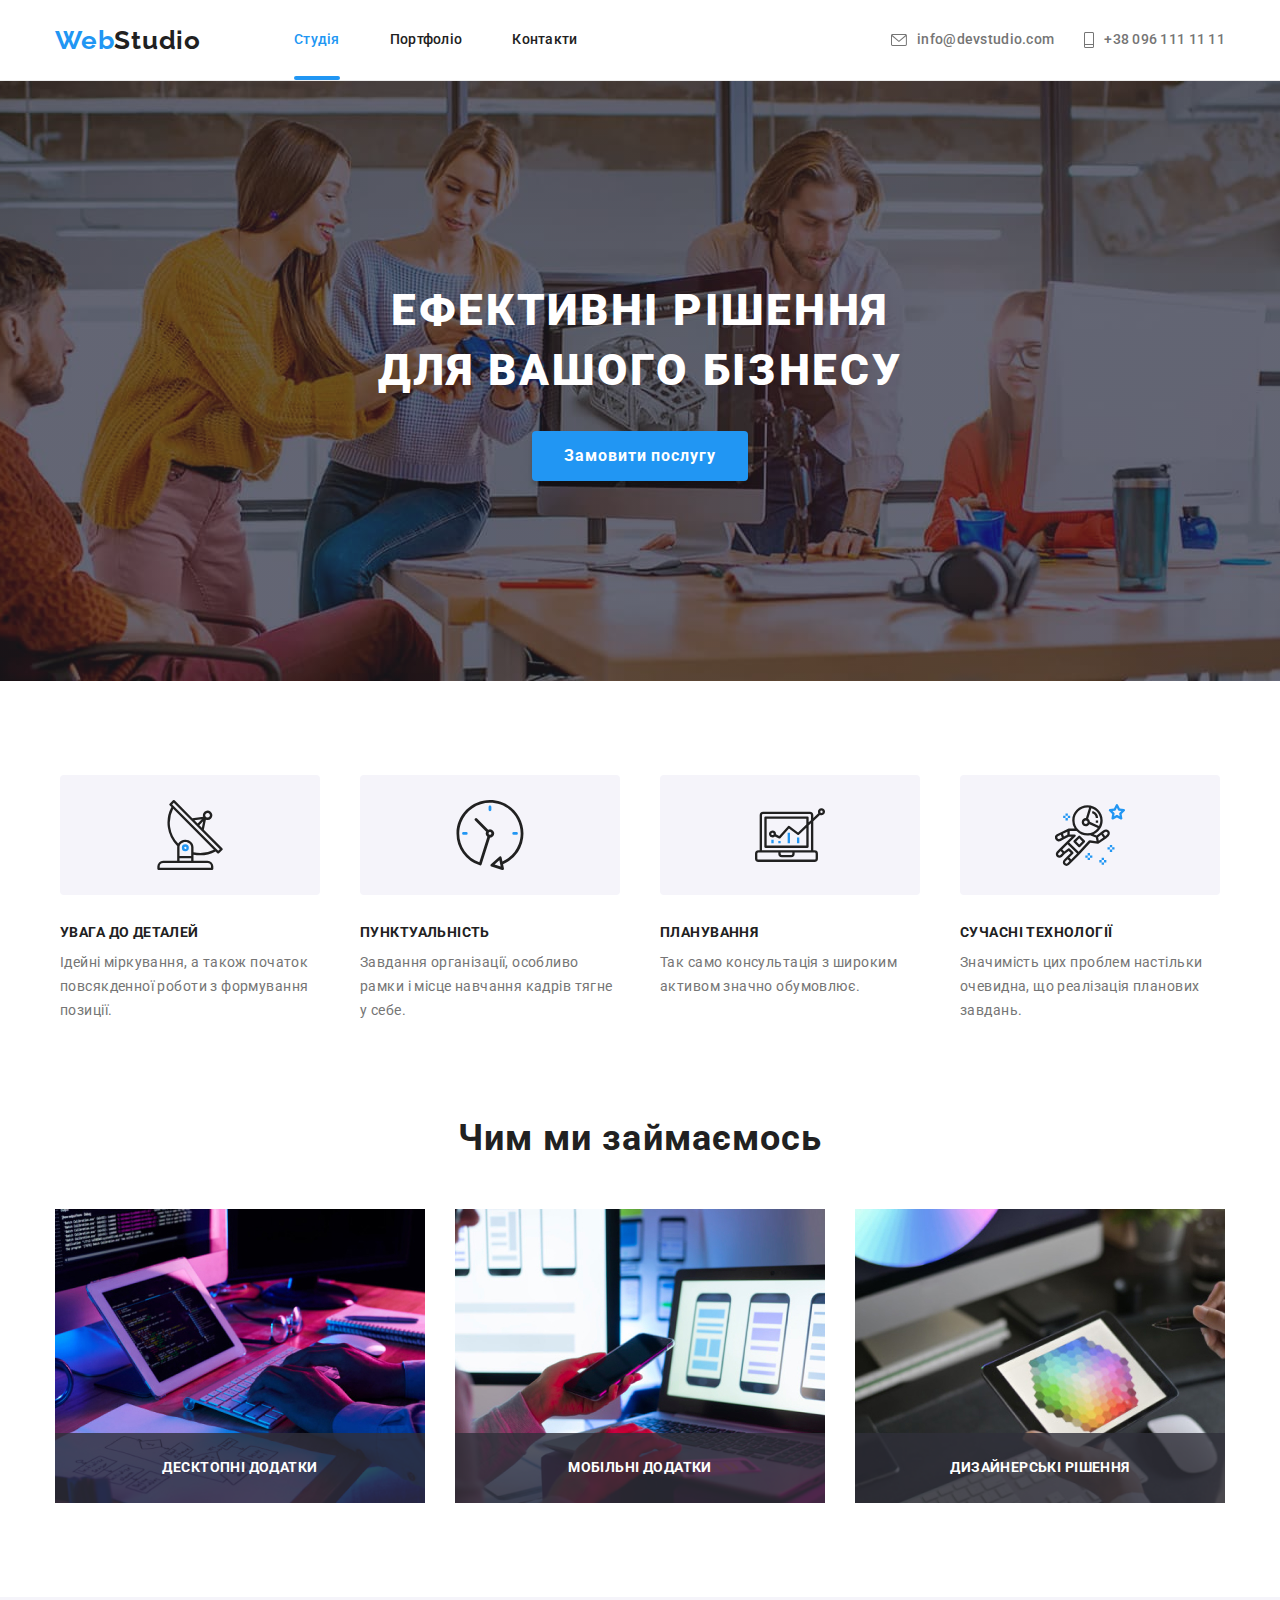
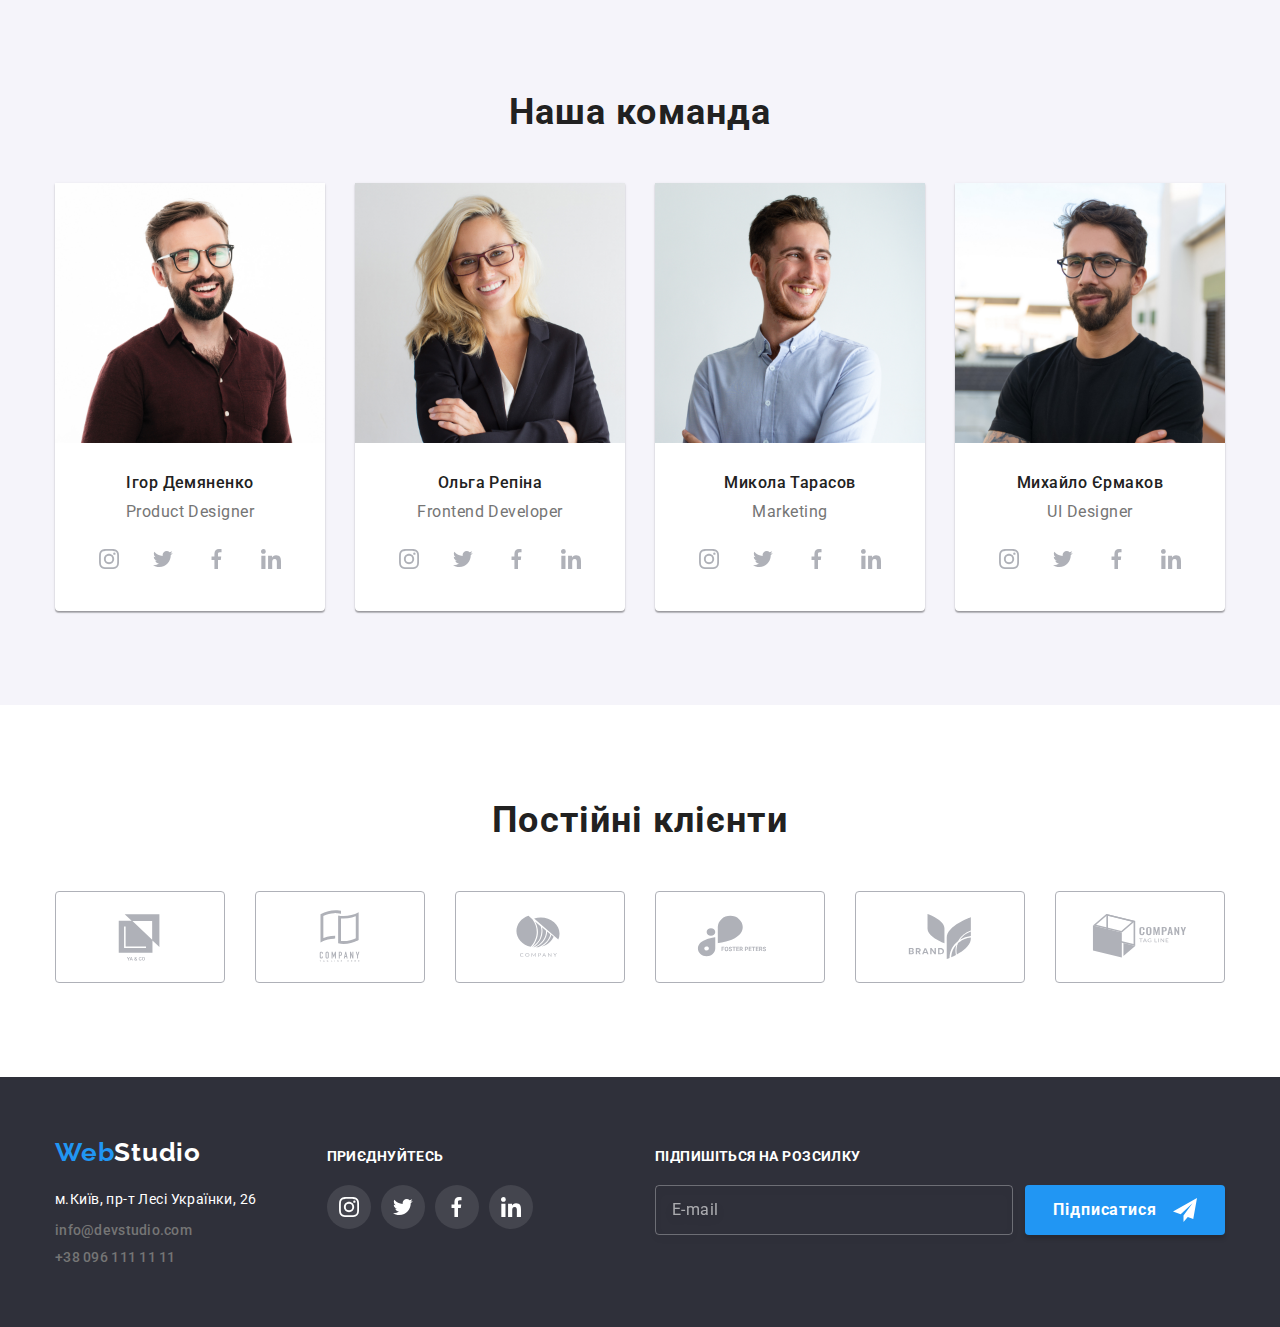
==== commit 67420f98: "Add plaoholders" ====
--- a/index.html
+++ b/index.html
@@ -16,7 +16,8 @@
       rel="stylesheet"
       href="https://cdnjs.cloudflare.com/ajax/libs/modern-normalize/1.1.0/modern-normalize.min.css"
     />
-    <link rel="stylesheet" href="./css/styles.css" />
+    <!-- <link rel="stylesheet" href="./css/styles.css" /> -->
+    <link rel="stylesheet" href="./css/main.min.css" />
   </head>
 
   <body>
@@ -67,7 +68,9 @@
             Ефективні рішення <br />
             для вашого бізнесу
           </h1>
-          <button class="hero__button" data-modal-open type="button">Замовити послугу</button>
+          <button class="button button--order" data-modal-open type="button">
+            Замовити послугу
+          </button>
         </div>
       </section>
 
@@ -182,29 +185,29 @@
                 <p class="team__position">Product Designer</p>
                 <ul class="socials__list">
                   <li class="socials__item">
-                    <a class="socials__link socials__link--team" href="">
-                      <svg class="socials__icon socials__icon--team" width="20px" height="20px">
+                    <a class="socials__link socials__link-team" href="">
+                      <svg class="socials__icon socials__icon-team" width="20px" height="20px">
                         <use href="./images/icons.svg#icon-instagram"></use>
                       </svg>
                     </a>
                   </li>
                   <li class="socials__item">
-                    <a class="socials__link socials__link--team" href="">
-                      <svg class="socials__icon socials__icon--team" width="20px" height="20px">
+                    <a class="socials__link socials__link-team" href="">
+                      <svg class="socials__icon socials__icon-team" width="20px" height="20px">
                         <use href="./images/icons.svg#icon-twitter"></use>
                       </svg>
                     </a>
                   </li>
                   <li class="socials__item">
-                    <a class="socials__link socials__link--team" href="">
-                      <svg class="socials__icon socials__icon--team" width="20px" height="20px">
+                    <a class="socials__link socials__link-team" href="">
+                      <svg class="socials__icon socials__icon-team" width="20px" height="20px">
                         <use href="./images/icons.svg#icon-facebook"></use>
                       </svg>
                     </a>
                   </li>
                   <li class="socials__item">
-                    <a class="socials__link socials__link--team" href="">
-                      <svg class="socials__icon socials__icon--team" width="20px" height="20px">
+                    <a class="socials__link socials__link-team" href="">
+                      <svg class="socials__icon socials__icon-team" width="20px" height="20px">
                         <use href="./images/icons.svg#icon-linkedin"></use>
                       </svg>
                     </a>
@@ -224,29 +227,29 @@
                 <p class="team__position">Frontend Developer</p>
                 <ul class="socials__list">
                   <li class="socials__item">
-                    <a class="socials__link socials__link--team" href="">
-                      <svg class="socials__icon socials__icon--team" width="20px" height="20px">
+                    <a class="socials__link socials__link-team" href="">
+                      <svg class="socials__icon socials__icon-team" width="20px" height="20px">
                         <use href="./images/icons.svg#icon-instagram"></use>
                       </svg>
                     </a>
                   </li>
                   <li class="socials__item">
-                    <a class="socials__link socials__link--team" href="">
-                      <svg class="socials__icon socials__icon--team" width="20px" height="20px">
+                    <a class="socials__link socials__link-team" href="">
+                      <svg class="socials__icon socials__icon-team" width="20px" height="20px">
                         <use href="./images/icons.svg#icon-twitter"></use>
                       </svg>
                     </a>
                   </li>
                   <li class="socials__item">
-                    <a class="socials__link socials__link--team" href="">
-                      <svg class="socials__icon socials__icon--team" width="20px" height="20px">
+                    <a class="socials__link socials__link-team" href="">
+                      <svg class="socials__icon socials__icon-team" width="20px" height="20px">
                         <use href="./images/icons.svg#icon-facebook"></use>
                       </svg>
                     </a>
                   </li>
                   <li class="socials__item">
-                    <a class="socials__link socials__link--team" href="">
-                      <svg class="socials__icon socials__icon--team" width="20px" height="20px">
+                    <a class="socials__link socials__link-team" href="">
+                      <svg class="socials__icon socials__icon-team" width="20px" height="20px">
                         <use href="./images/icons.svg#icon-linkedin"></use>
                       </svg>
                     </a>
@@ -266,29 +269,29 @@
                 <p class="team__position">Marketing</p>
                 <ul class="socials__list">
                   <li class="socials__item">
-                    <a class="socials__link socials__link--team" href="">
-                      <svg class="socials__icon socials__icon--team" width="20px" height="20px">
+                    <a class="socials__link socials__link-team" href="">
+                      <svg class="socials__icon socials__icon-team" width="20px" height="20px">
                         <use href="./images/icons.svg#icon-instagram"></use>
                       </svg>
                     </a>
                   </li>
                   <li class="socials__item">
-                    <a class="socials__link socials__link--team" href="">
-                      <svg class="socials__icon socials__icon--team" width="20px" height="20px">
+                    <a class="socials__link socials__link-team" href="">
+                      <svg class="socials__icon socials__icon-team" width="20px" height="20px">
                         <use href="./images/icons.svg#icon-twitter"></use>
                       </svg>
                     </a>
                   </li>
                   <li class="socials__item">
-                    <a class="socials__link socials__link--team" href="">
-                      <svg class="socials__icon socials__icon--team" width="20px" height="20px">
+                    <a class="socials__link socials__link-team" href="">
+                      <svg class="socials__icon socials__icon-team" width="20px" height="20px">
                         <use href="./images/icons.svg#icon-facebook"></use>
                       </svg>
                     </a>
                   </li>
                   <li class="socials__item">
-                    <a class="socials__link socials__link--team" href="">
-                      <svg class="socials__icon socials__icon--team" width="20px" height="20px">
+                    <a class="socials__link socials__link-team" href="">
+                      <svg class="socials__icon socials__icon-team" width="20px" height="20px">
                         <use href="./images/icons.svg#icon-linkedin"></use>
                       </svg>
                     </a>
@@ -308,29 +311,29 @@
                 <p class="team__position">UI Designer</p>
                 <ul class="socials__list">
                   <li class="socials__item">
-                    <a class="socials__link socials__link--team" href="">
-                      <svg class="socials__icon socials__icon--team" width="20px" height="20px">
+                    <a class="socials__link socials__link-team" href="">
+                      <svg class="socials__icon socials__icon-team" width="20px" height="20px">
                         <use href="./images/icons.svg#icon-instagram"></use>
                       </svg>
                     </a>
                   </li>
                   <li class="socials__item">
-                    <a class="socials__link socials__link--team" href="">
-                      <svg class="socials__icon socials__icon--team" width="20px" height="20px">
+                    <a class="socials__link socials__link-team" href="">
+                      <svg class="socials__icon socials__icon-team" width="20px" height="20px">
                         <use href="./images/icons.svg#icon-twitter"></use>
                       </svg>
                     </a>
                   </li>
                   <li class="socials__item">
-                    <a class="socials__link socials__link--team" href="">
-                      <svg class="socials__icon socials__icon--team" width="20px" height="20px">
+                    <a class="socials__link socials__link-team" href="">
+                      <svg class="socials__icon socials__icon-team" width="20px" height="20px">
                         <use href="./images/icons.svg#icon-facebook"></use>
                       </svg>
                     </a>
                   </li>
                   <li class="socials__item">
-                    <a class="socials__link socials__link--team" href="">
-                      <svg class="socials__icon socials__icon--team" width="20px" height="20px">
+                    <a class="socials__link socials__link-team" href="">
+                      <svg class="socials__icon socials__icon-team" width="20px" height="20px">
                         <use href="./images/icons.svg#icon-linkedin"></use>
                       </svg>
                     </a>
@@ -415,29 +418,29 @@
           <span class="join__title">Приєднуйтесь</span>
           <ul class="socials__list">
             <li class="socials__item">
-              <a class="socials__link socials__link--footer" href="">
-                <svg class="socials__icon socials__icon--footer" width="20px" height="20px">
+              <a class="socials__link footer-socials__link" href="">
+                <svg class="socials__icon footer-socials__icon" width="20px" height="20px">
                   <use href="./images/icons.svg#icon-instagram"></use>
                 </svg>
               </a>
             </li>
             <li class="socials__item">
-              <a class="socials__link socials__link--footer" href="">
-                <svg class="socials__icon socials__icon--footer" width="20px" height="20px">
+              <a class="socials__link footer-socials__link" href="">
+                <svg class="socials__icon footer-socials__icon" width="20px" height="20px">
                   <use href="./images/icons.svg#icon-twitter"></use>
                 </svg>
               </a>
             </li>
             <li class="socials__item">
-              <a class="socials__link socials__link--footer" href="">
-                <svg class="socials__icon socials__icon--footer" width="20px" height="20px">
+              <a class="socials__link footer-socials__link" href="">
+                <svg class="socials__icon footer-socials__icon" width="20px" height="20px">
                   <use href="./images/icons.svg#icon-facebook"></use>
                 </svg>
               </a>
             </li>
             <li class="socials__item">
-              <a class="socials__link socials__link--footer" href="">
-                <svg class="socials__icon socials__icon--footer" width="20px" height="20px">
+              <a class="socials__link footer-socials__link" href="">
+                <svg class="socials__icon footer-socials__icon" width="20px" height="20px">
                   <use href="./images/icons.svg#icon-linkedin"></use>
                 </svg>
               </a>
@@ -448,7 +451,7 @@
           <strong class="subscribe__title">Підпишіться на розсилку</strong>
           <form class="subscribe__form" name="subscribe">
             <input class="subscribe__input" type="email" name="email" placeholder="E-mail" />
-            <button class="subscribe__button" type="submit">
+            <button class="button button--subscribe" type="submit">
               Підписатися
               <svg class="subscribe__icon" width="24" height="24">
                 <use href="./images/icons.svg#icon-send"></use>
@@ -462,7 +465,7 @@
     <!-- Pop-up -->
     <div class="backdrop is-hidden" data-modal>
       <div class="popup">
-        <button class="popup__button-close" data-modal-close type="button">
+        <button class="button button--close" data-modal-close type="button">
           <svg class="popup__icon-close" width="18" height="18">
             <use href="./images/icons.svg#icon-close"></use>
           </svg>
@@ -470,7 +473,7 @@
 
         <!-- Pop-up interface -->
         <p class="popup-form__title">Залиште свої дані, ми Вам передзвонимо</p>
-        <form action="#">
+        <form class="popup-form" action="#">
           <div class="popup-form__field">
             <label for="username" class="popup-form__label">Ім'я</label>
             <div class="popup-form__wrap">
@@ -522,7 +525,7 @@
             </svg>
           </label>
 
-          <button class="popup-form__button-send" type="submit">Відправити</button>
+          <button class="button button--send" type="submit">Відправити</button>
         </form>
       </div>
     </div>
--- a/css/main.min.css
+++ b/css/main.min.css
@@ -0,0 +1 @@
+h1,h2,h3,h4,h5,h6,p,ul{margin-top:0;margin-bottom:0;padding:0}li{list-style-type:none}body{color:#757575;font-family:"Roboto",sans-serif}.container{width:1200px;margin-left:auto;margin-right:auto;padding-left:15px;padding-right:15px}.section{padding-top:94px;padding-bottom:94px}.button--send,.button--subscribe,.button--order{min-width:200px;border-radius:4px;border:none;background-color:#2196f3;color:#fff;font-family:inherit;font-weight:700;font-size:16px;line-height:1.88;letter-spacing:.06em;-webkit-box-shadow:0px 4px 4px rgba(0,0,0,.15);box-shadow:0px 4px 4px rgba(0,0,0,.15);cursor:pointer}.agree__checkbox{position:absolute;width:1px;height:1px;margin:-1px;border:0;padding:0;white-space:nowrap;-webkit-clip-path:inset(100%);clip-path:inset(100%);clip:rect(0 0 0 0);overflow:hidden}.clients__title,.team__title,.work__title{color:#212121;text-align:center;font-weight:700;font-size:36px;line-height:1.17;letter-spacing:.03em}.button--order{padding-top:10px;padding-left:32px;padding-right:32px;padding-bottom:10px}.button--subscribe{display:-webkit-inline-box;display:-ms-inline-flexbox;display:inline-flex;-webkit-box-align:center;-ms-flex-align:center;align-items:center;-webkit-box-pack:center;-ms-flex-pack:center;justify-content:center;padding:10px 2px}.button--send{display:block;margin:auto}.button--close{position:absolute;right:8px;top:8px;width:30px;height:30px;display:-webkit-box;display:-ms-flexbox;display:flex;-webkit-box-align:center;-ms-flex-align:center;align-items:center;-webkit-box-pack:center;-ms-flex-pack:center;justify-content:center;-webkit-transition:fill 250ms cubic-bezier(0.4, 0, 0.2, 1);transition:fill 250ms cubic-bezier(0.4, 0, 0.2, 1);background-color:#fff;background-size:contain;border:1px solid rgba(0,0,0,.1019607843);border-radius:50%;cursor:pointer}.button--close:hover,.button--close:focus{fill:#2196f3}.logo{color:#2196f3;font-family:"Raleway";font-weight:700;font-size:26px;line-height:1.19;letter-spacing:.03em;text-decoration:none}.logo__text--black{color:#212121}.logo__text--white{color:#fff}.header{border-bottom:1px solid #ececec;background-color:#fff}.header__container{display:-webkit-box;display:-ms-flexbox;display:flex}.main-nav{display:-webkit-box;display:-ms-flexbox;display:flex;-webkit-box-align:center;-ms-flex-align:center;align-items:center}.main-nav__list{display:-webkit-box;display:-ms-flexbox;display:flex;margin-left:93px}.main-nav__link{position:relative;display:block;padding-top:32px;padding-bottom:32px;color:#212121;-webkit-transition:color 250ms cubic-bezier(0.4, 0, 0.2, 1);transition:color 250ms cubic-bezier(0.4, 0, 0.2, 1);font-weight:500;font-size:14px;line-height:1.14;letter-spacing:.02em;text-decoration:none}.main-nav__link:hover,.main-nav__link:focus{color:#2196f3}.main-nav__link--active{color:#2196f3}.main-nav__link--active::after{content:"";position:absolute;display:block;left:0;bottom:0;width:100%;height:4px;background-color:#2196f3;border-radius:2px}.main-nav__item:not(:last-child){margin-right:50px}.auth-nav{display:-webkit-box;display:-ms-flexbox;display:flex;margin-left:auto;-webkit-box-align:center;-ms-flex-align:center;align-items:center;-webkit-box-pack:center;-ms-flex-pack:center;justify-content:center}.auth-nav__link{display:-webkit-inline-box;display:-ms-inline-flexbox;display:inline-flex;padding-top:32px;padding-bottom:32px;-webkit-box-align:center;-ms-flex-align:center;align-items:center;color:inherit;-webkit-transition:color 250ms cubic-bezier(0.4, 0, 0.2, 1);transition:color 250ms cubic-bezier(0.4, 0, 0.2, 1);font-weight:500;font-size:14px;line-height:1.14;letter-spacing:.02em;text-decoration:none}.auth-nav__link:hover,.auth-nav__link:focus{color:#2196f3}.auth-nav__icon{display:inline-block;margin-right:10px;fill:currentColor}.auth-nav__item:not(:last-child){margin-right:30px}.hero{padding-top:200px;padding-bottom:200px;margin-left:auto;margin-right:auto;max-width:1600px;background-color:#2f303a;background-image:-webkit-gradient(linear, left top, right top, from(rgba(47, 48, 58, 0.4)), to(rgba(47, 48, 58, 0.4))),url(../images/banner.jpg);background-image:linear-gradient(to right, rgba(47, 48, 58, 0.4), rgba(47, 48, 58, 0.4)),url(../images/banner.jpg);background-repeat:no-repeat;background-position:center;background-size:cover;text-align:center}.hero__title{margin-bottom:30px;color:#fff;font-weight:900;font-size:44px;line-height:1.36;letter-spacing:.06em;text-transform:uppercase}.benefits{padding-bottom:47px}.benefits__wrap{display:-webkit-box;display:-ms-flexbox;display:flex;-webkit-box-align:center;-ms-flex-align:center;align-items:center;-webkit-box-pack:center;-ms-flex-pack:center;justify-content:center;margin-bottom:30px;min-height:120px;border-radius:4px;border:rgba(0,0,0,0);background-color:#f5f4fa}.benefits__icon{width:70px;height:70px;color:#212121}.benefits__list{display:-webkit-box;display:-ms-flexbox;display:flex;-ms-flex-wrap:wrap;flex-wrap:wrap}.benefits__item{width:270px;margin-right:30px;padding-left:5px;padding-right:5px}.benefits__item:last-child{margin-right:0}.benefits__subtitle{margin-bottom:10px;color:#212121;font-weight:700;font-size:14px;line-height:1.14;letter-spacing:.03em;text-transform:uppercase}.benefits__text{font-size:14px;line-height:1.71;letter-spacing:.03em}.work{padding-top:47px}.work__list{display:-webkit-box;display:-ms-flexbox;display:flex;gap:30px;margin-top:50px}.work__item{width:370px}.work__wrap{position:relative}.work__img{vertical-align:top}.work__text{position:absolute;right:0;left:0;bottom:0;padding:27px 0;color:#fff;background-color:rgba(47,48,58,.8);font-weight:700;font-size:14px;line-height:1.14;text-align:center;letter-spacing:.03em;text-transform:uppercase}.team{background-color:#f5f4fa}.team__list{display:-webkit-box;display:-ms-flexbox;display:flex;margin-top:50px}.team__item{width:270px;background-color:#fff;-webkit-box-shadow:0px 1px 3px rgba(0,0,0,.12),0px 1px 1px rgba(0,0,0,.14),0px 2px 1px rgba(0,0,0,.2);box-shadow:0px 1px 3px rgba(0,0,0,.12),0px 1px 1px rgba(0,0,0,.14),0px 2px 1px rgba(0,0,0,.2);border-radius:0px 0px 4px 4px}.team__item:not(:last-child){margin-right:30px}.team__img{display:block}.team__wrap{padding-top:30px;padding-bottom:30px}.team__name{margin-bottom:10px;color:#212121;font-weight:500;font-size:16px;line-height:1.19;letter-spacing:.03em;text-align:center}.team__position{margin-bottom:16px;font-size:16px;line-height:1.19;letter-spacing:.03em;text-align:center}.socials__list{display:-webkit-box;display:-ms-flexbox;display:flex;gap:10px;-webkit-box-align:center;-ms-flex-align:center;align-items:center;-webkit-box-pack:center;-ms-flex-pack:center;justify-content:center}.socials__link{display:-webkit-box;display:-ms-flexbox;display:flex;-webkit-box-align:center;-ms-flex-align:center;align-items:center;-webkit-box-pack:center;-ms-flex-pack:center;justify-content:center;border-radius:50%;width:44px;height:44px;-webkit-transition:background-color 250ms cubic-bezier(0.4, 0, 0.2, 1);transition:background-color 250ms cubic-bezier(0.4, 0, 0.2, 1)}.socials__link:hover,.socials__link:focus{background-color:#2196f3}.socials__icon-team{fill:#afb1b8;-webkit-transition:fill 250ms cubic-bezier(0.4, 0, 0.2, 1);transition:fill 250ms cubic-bezier(0.4, 0, 0.2, 1)}.socials__link-team:hover .socials__icon-team,.socials__link-team:focus .socials__icon-team{fill:#fff}.footer-socials__link{background-color:rgba(255,255,255,.1019607843)}.footer-socials__icon{fill:#fff}.clients__list{display:-webkit-box;display:-ms-flexbox;display:flex;gap:30px;margin-top:50px}.clients__link{display:-webkit-box;display:-ms-flexbox;display:flex;-webkit-box-align:center;-ms-flex-align:center;align-items:center;-webkit-box-pack:center;-ms-flex-pack:center;justify-content:center;color:#afb1b8;width:170px;height:92px;border:1px solid #afb1b8;border-radius:4px;-webkit-transition:border-color 250ms cubic-bezier(0.4, 0, 0.2, 1);transition:border-color 250ms cubic-bezier(0.4, 0, 0.2, 1);text-decoration:none}.clients__link:hover,.clients__link:focus{border-color:#2196f3}.clients__icon{fill:currentColor;-webkit-transition:fill 250ms cubic-bezier(0.4, 0, 0.2, 1);transition:fill 250ms cubic-bezier(0.4, 0, 0.2, 1)}.clients__link:hover .clients__icon,.clients__link:focus .clients__icon{fill:#2196f3}.option__list{display:-webkit-box;display:-ms-flexbox;display:flex;margin-bottom:50px;-webkit-box-pack:center;-ms-flex-pack:center;justify-content:center}.option__item:not(:last-child){margin-right:8px}.option__button{padding-top:6px;padding-left:22px;padding-right:22px;padding-bottom:6px;border-radius:4px;border-color:rgba(0,0,0,0);background-color:#f5f4fa;color:#212121;-webkit-transition:color 250ms cubic-bezier(0.4, 0, 0.2, 1),background-color 250ms cubic-bezier(0.4, 0, 0.2, 1);transition:color 250ms cubic-bezier(0.4, 0, 0.2, 1),background-color 250ms cubic-bezier(0.4, 0, 0.2, 1);font-family:inherit;font-weight:500;font-size:16px;line-height:1.62;letter-spacing:.03em;cursor:pointer}.option__button--active,.option__button:hover{background-color:#2196f3;color:#fff}.portfolio{display:-webkit-box;display:-ms-flexbox;display:flex;-ms-flex-wrap:wrap;flex-wrap:wrap;margin-left:-30px;margin-top:-30px}.portfolio__item{-ms-flex-preferred-size:calc(33.3333333333% - 60px);flex-basis:calc(33.3333333333% - 60px);margin-left:30px;margin-top:30px}.portfolio__link{display:block;text-decoration:none;-webkit-transition:-webkit-box-shadow 250ms cubic-bezier(0.4, 0, 0.2, 1);transition:-webkit-box-shadow 250ms cubic-bezier(0.4, 0, 0.2, 1);transition:box-shadow 250ms cubic-bezier(0.4, 0, 0.2, 1);transition:box-shadow 250ms cubic-bezier(0.4, 0, 0.2, 1), -webkit-box-shadow 250ms cubic-bezier(0.4, 0, 0.2, 1)}.portfolio__link:hover,.portfolio__link:focus{-webkit-box-shadow:0px 1px 1px rgba(0,0,0,.12),0px 4px 4px rgba(0,0,0,.06),1px 4px 6px rgba(0,0,0,.16);box-shadow:0px 1px 1px rgba(0,0,0,.12),0px 4px 4px rgba(0,0,0,.06),1px 4px 6px rgba(0,0,0,.16)}.portfolio__img{display:block}.portfolio__inner{position:relative;overflow:hidden}.portfolio__overlay{position:absolute;bottom:0;left:0;-webkit-transform:translateY(100%);transform:translateY(100%);-webkit-transition:-webkit-transform 250ms cubic-bezier(0.4, 0, 0.2, 1);transition:-webkit-transform 250ms cubic-bezier(0.4, 0, 0.2, 1);transition:transform 250ms cubic-bezier(0.4, 0, 0.2, 1);transition:transform 250ms cubic-bezier(0.4, 0, 0.2, 1), -webkit-transform 250ms cubic-bezier(0.4, 0, 0.2, 1);padding:63px 24px;color:#fff;background-color:#2196f3;font-weight:400;font-size:18px;line-height:1.56;letter-spacing:.03em}.portfolio__link:hover .portfolio__overlay{-webkit-transform:translateY(0%);transform:translateY(0%)}.portfolio__wrap{padding:20px 24px;border:1px solid #eee;border-top:none}.portfolio__title{margin-bottom:4px;color:#212121;font-weight:700;font-size:18px;line-height:2;letter-spacing:.06em}.portfolio__text{color:#757575;font-size:16px;line-height:1.88;letter-spacing:.03em}.footer{padding-top:60px;padding-bottom:60px;background-color:#2f303a}.contact__address{margin-top:20px;color:#fff;font-style:normal;font-size:14px;line-height:1.71;letter-spacing:.03em}.contact__list{margin-top:9px}.contact__link{-webkit-transition:color 250ms cubic-bezier(0.4, 0, 0.2, 1);transition:color 250ms cubic-bezier(0.4, 0, 0.2, 1);color:#757575;font-weight:500;font-size:14px;line-height:1.14;letter-spacing:.02em;text-decoration:none}.contact__link:hover,.contact__link:focus{color:#2196f3}.contact__item:not(:first-child){margin-top:9px}.footer__container{display:-webkit-box;display:-ms-flexbox;display:flex;-webkit-box-align:baseline;-ms-flex-align:baseline;align-items:baseline}.join__wrap{display:-webkit-box;display:-ms-flexbox;display:flex;-webkit-box-orient:vertical;-webkit-box-direction:normal;-ms-flex-direction:column;flex-direction:column;margin-left:70px}.join__title{margin-bottom:20px;color:#fff;font-family:"Roboto";font-weight:700;font-size:14px;line-height:1.14;letter-spacing:.03em;text-transform:uppercase}.subscribe__wrap{margin-left:auto}.subscribe__title{display:block;margin-bottom:20px;font-size:14px;line-height:1.14;letter-spacing:.03em;text-transform:uppercase;color:#fff}.subscribe__form{display:-webkit-box;display:-ms-flexbox;display:flex;gap:12px}.subscribe__input{width:358px;padding-left:16px;padding-top:14px;padding-bottom:14px;background-color:inherit;color:rgba(255,255,255,.6);font-weight:400;line-height:1.25;letter-spacing:.03em;border:1px solid rgba(255,255,255,.3);-webkit-filter:drop-shadow(0px 4px 4px rgba(0, 0, 0, 0.15));filter:drop-shadow(0px 4px 4px rgba(0, 0, 0, 0.15));border-radius:4px}.subscribe__input:focus{outline:none}.subscribe__input::-webkit-input-placeholder{font-weight:400;line-height:1.25;letter-spacing:.03em;color:inherit}.subscribe__input::-moz-placeholder{font-weight:400;line-height:1.25;letter-spacing:.03em;color:inherit}.subscribe__input:-ms-input-placeholder{font-weight:400;line-height:1.25;letter-spacing:.03em;color:inherit}.subscribe__input::-ms-input-placeholder{font-weight:400;line-height:1.25;letter-spacing:.03em;color:inherit}.subscribe__input::placeholder{font-weight:400;line-height:1.25;letter-spacing:.03em;color:inherit}.subscribe__icon{fill:#fff;margin-left:16px}.backdrop{position:fixed;left:0;top:0;width:100%;height:100%;background-color:rgba(0,0,0,.2);opacity:1;-webkit-transition:opacity 250ms cubic-bezier(0.4, 0, 0.2, 1);transition:opacity 250ms cubic-bezier(0.4, 0, 0.2, 1)}.backdrop.is-hidden{opacity:0;visibility:hidden;pointer-events:none}.popup{position:absolute;top:50%;left:50%;padding:40px;width:528px;min-height:581px;opacity:1;visibility:visible;-webkit-transform:translate(-50%, -50%) scale(1);transform:translate(-50%, -50%) scale(1);-webkit-transition:opacity 250ms cubic-bezier(0.4, 0, 0.2, 1),-webkit-transform 250ms cubic-bezier(0.4, 0, 0.2, 1);transition:opacity 250ms cubic-bezier(0.4, 0, 0.2, 1),-webkit-transform 250ms cubic-bezier(0.4, 0, 0.2, 1);transition:transform 250ms cubic-bezier(0.4, 0, 0.2, 1),opacity 250ms cubic-bezier(0.4, 0, 0.2, 1);transition:transform 250ms cubic-bezier(0.4, 0, 0.2, 1),opacity 250ms cubic-bezier(0.4, 0, 0.2, 1),-webkit-transform 250ms cubic-bezier(0.4, 0, 0.2, 1);border-radius:4px;background-color:#fff;-webkit-box-shadow:0px 1px 3px rgba(0,0,0,.12),0px 1px 1px rgba(0,0,0,.14),0px 2px 1px rgba(0,0,0,.2);box-shadow:0px 1px 3px rgba(0,0,0,.12),0px 1px 1px rgba(0,0,0,.14),0px 2px 1px rgba(0,0,0,.2)}.backdrop.is-hidden .popup{-webkit-transform:translate(-50%, -50%) scale(1.2);transform:translate(-50%, -50%) scale(1.2);opacity:0}.popup-form__title{margin-bottom:12px;color:#212121;font-weight:700;font-size:20px;letter-spacing:.03em;text-align:center}.popup-form__field{display:-webkit-box;display:-ms-flexbox;display:flex;-webkit-box-orient:vertical;-webkit-box-direction:normal;-ms-flex-direction:column;flex-direction:column;margin:auto;gap:4px;margin-bottom:10px}.popup-form__label{font-size:12px;line-height:1.17;letter-spacing:.01em}.popup-form__wrap{position:relative}.popup-form__input,.popup-form__textarea{width:100%;border:1px solid rgba(33,33,33,.2);border-radius:4px;-webkit-transition:border-color 250ms cubic-bezier(0.4, 0, 0.2, 1);transition:border-color 250ms cubic-bezier(0.4, 0, 0.2, 1)}.popup-form__input{padding-top:12px;padding-bottom:12px;padding-left:42px}.popup-form__input:focus{border-color:#2196f3;cursor:pointer;outline:none}.popup-form__icon{position:absolute;top:50%;left:15px;-webkit-transform:translateY(-50%);transform:translateY(-50%);fill:#212121;-webkit-transition:fill 250ms cubic-bezier(0.4, 0, 0.2, 1);transition:fill 250ms cubic-bezier(0.4, 0, 0.2, 1)}.popup-form__input:focus+.popup-form__icon{fill:#2196f3}.popup-form__feedback{display:-webkit-box;display:-ms-flexbox;display:flex;-webkit-box-orient:vertical;-webkit-box-direction:normal;-ms-flex-direction:column;flex-direction:column;margin:auto;gap:4px}.popup-form__textarea{resize:none;height:120px;padding:12px 16px;font-size:14px;letter-spacing:.01em}.popup-form__textarea:focus{border-color:#2196f3;cursor:pointer;outline:none}.popup-form__textarea::-webkit-input-placeholder{color:rgba(117,117,117,.5)}.popup-form__textarea::-moz-placeholder{color:rgba(117,117,117,.5)}.popup-form__textarea:-ms-input-placeholder{color:rgba(117,117,117,.5)}.popup-form__textarea::-ms-input-placeholder{color:rgba(117,117,117,.5)}.popup-form__textarea::placeholder{color:rgba(117,117,117,.5)}.popup-form__agree{position:relative;display:block;margin-top:20px;margin-bottom:30px;font-size:14px;line-height:1.71;letter-spacing:.03em;text-align:center}.agree__icon--box{position:absolute;top:50%;left:14px;-webkit-transform:translateY(-50%);transform:translateY(-50%);opacity:1;fill:#212121}.agree__icon--checked{position:absolute;top:50%;left:14px;-webkit-transform:translateY(-50%);transform:translateY(-50%);opacity:0;fill:#2196f3;-webkit-transition:opacity 250ms cubic-bezier(0.4, 0, 0.2, 1);transition:opacity 250ms cubic-bezier(0.4, 0, 0.2, 1)}.agree__checkbox:checked~.agree__icon--checked{opacity:1}.agree__link{color:#2196f3}/*# sourceMappingURL=main.min.css.map */